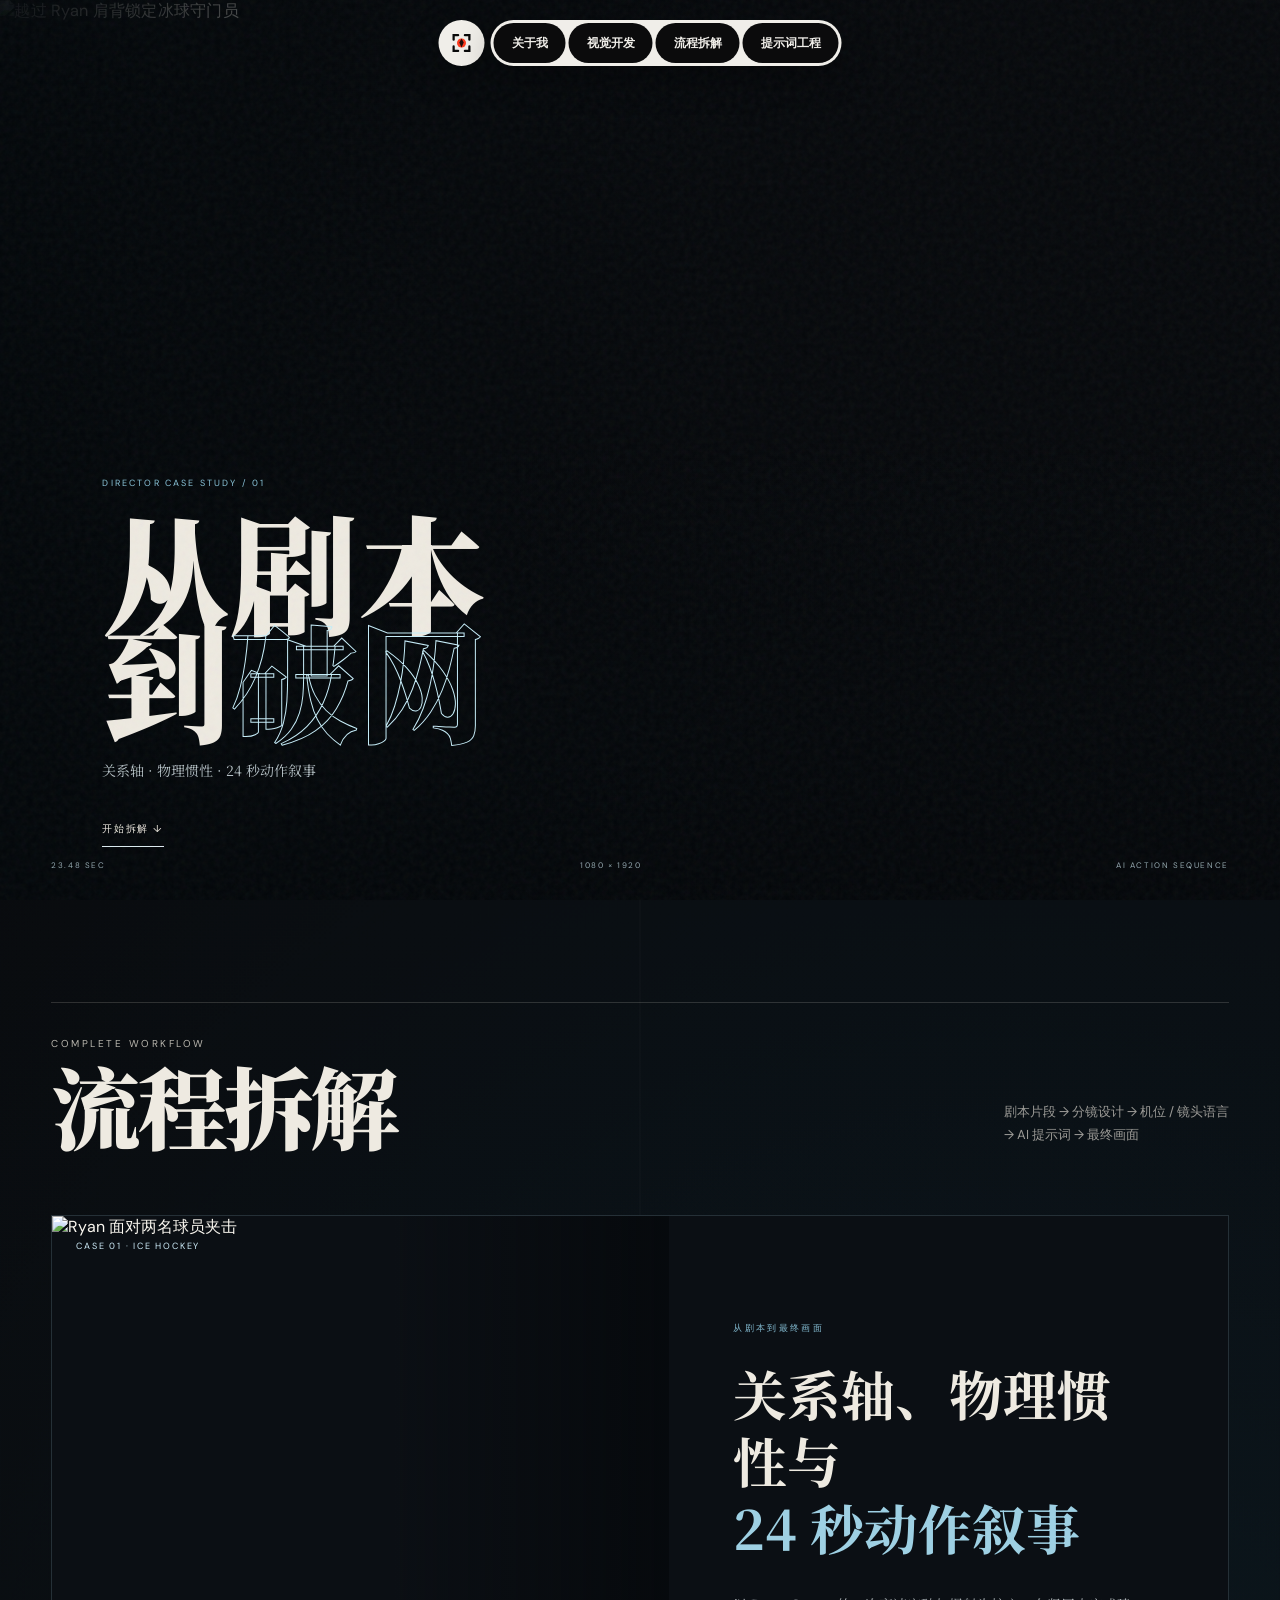
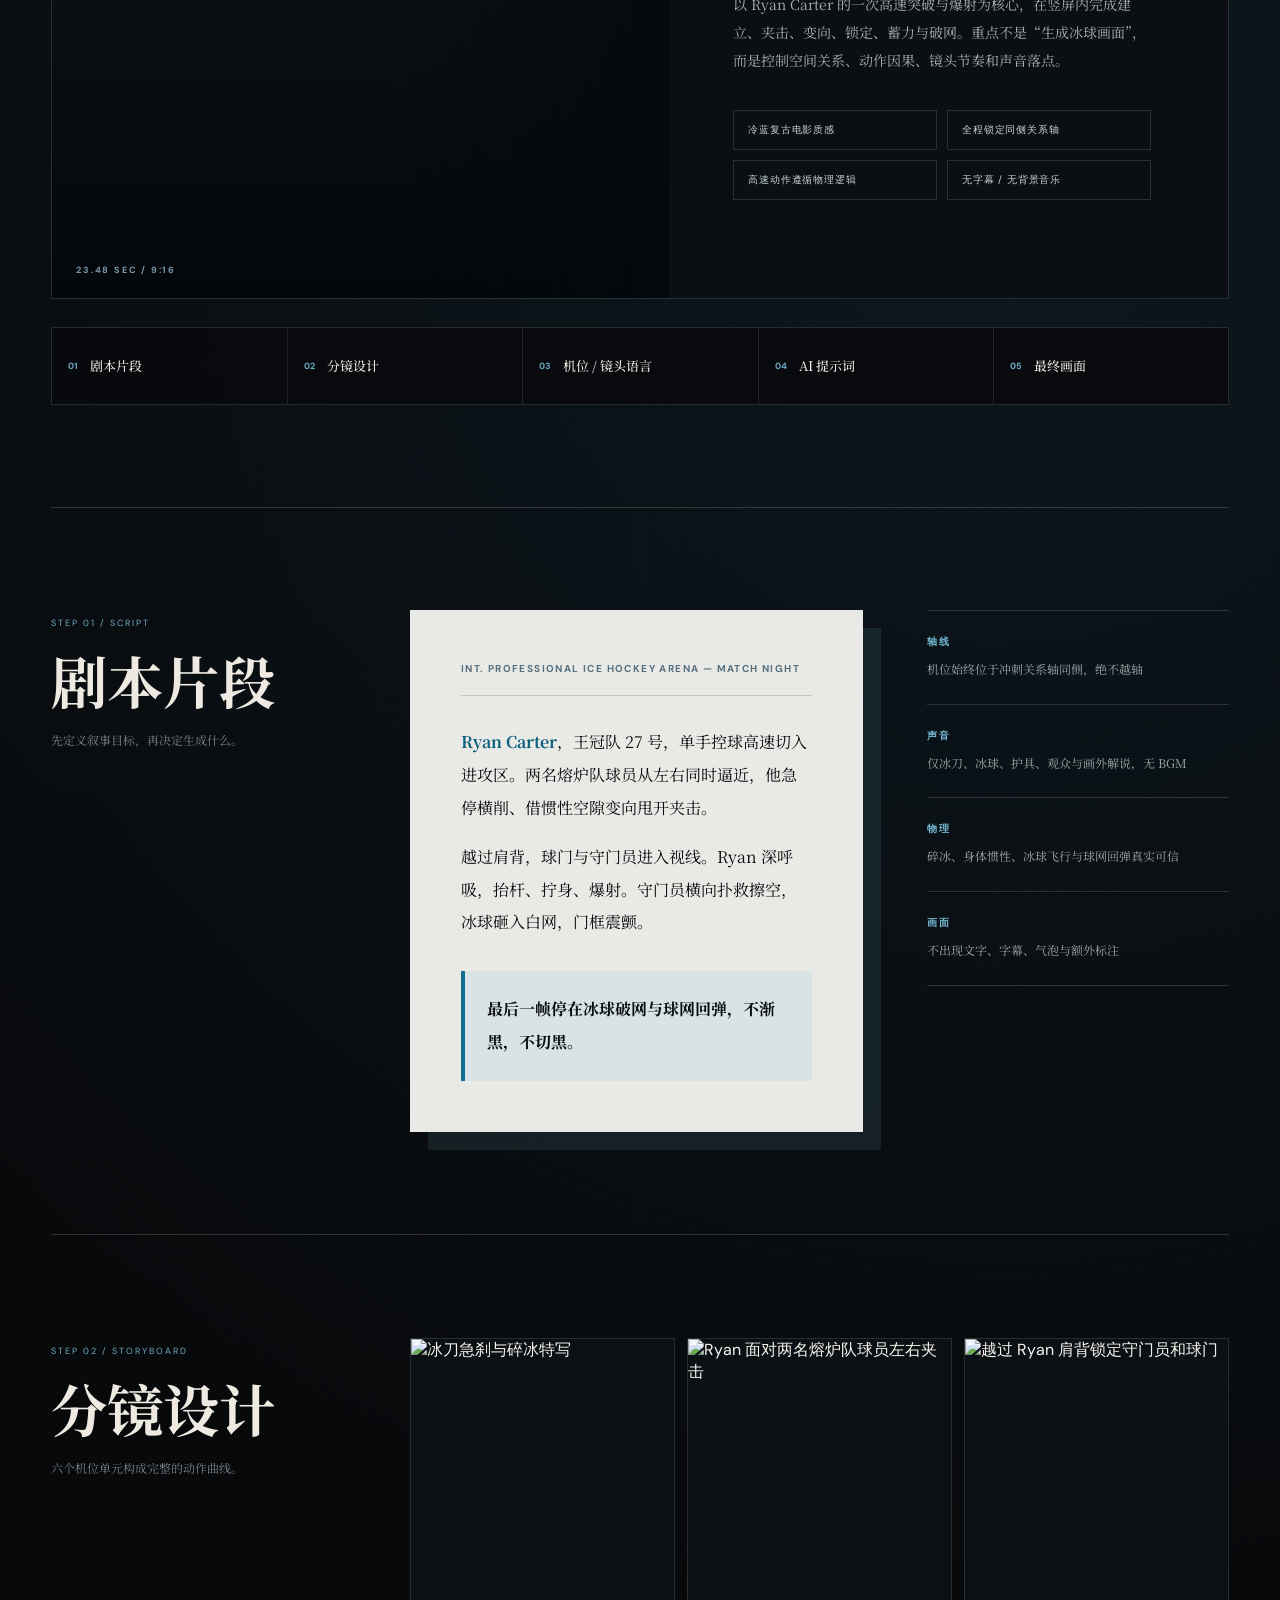
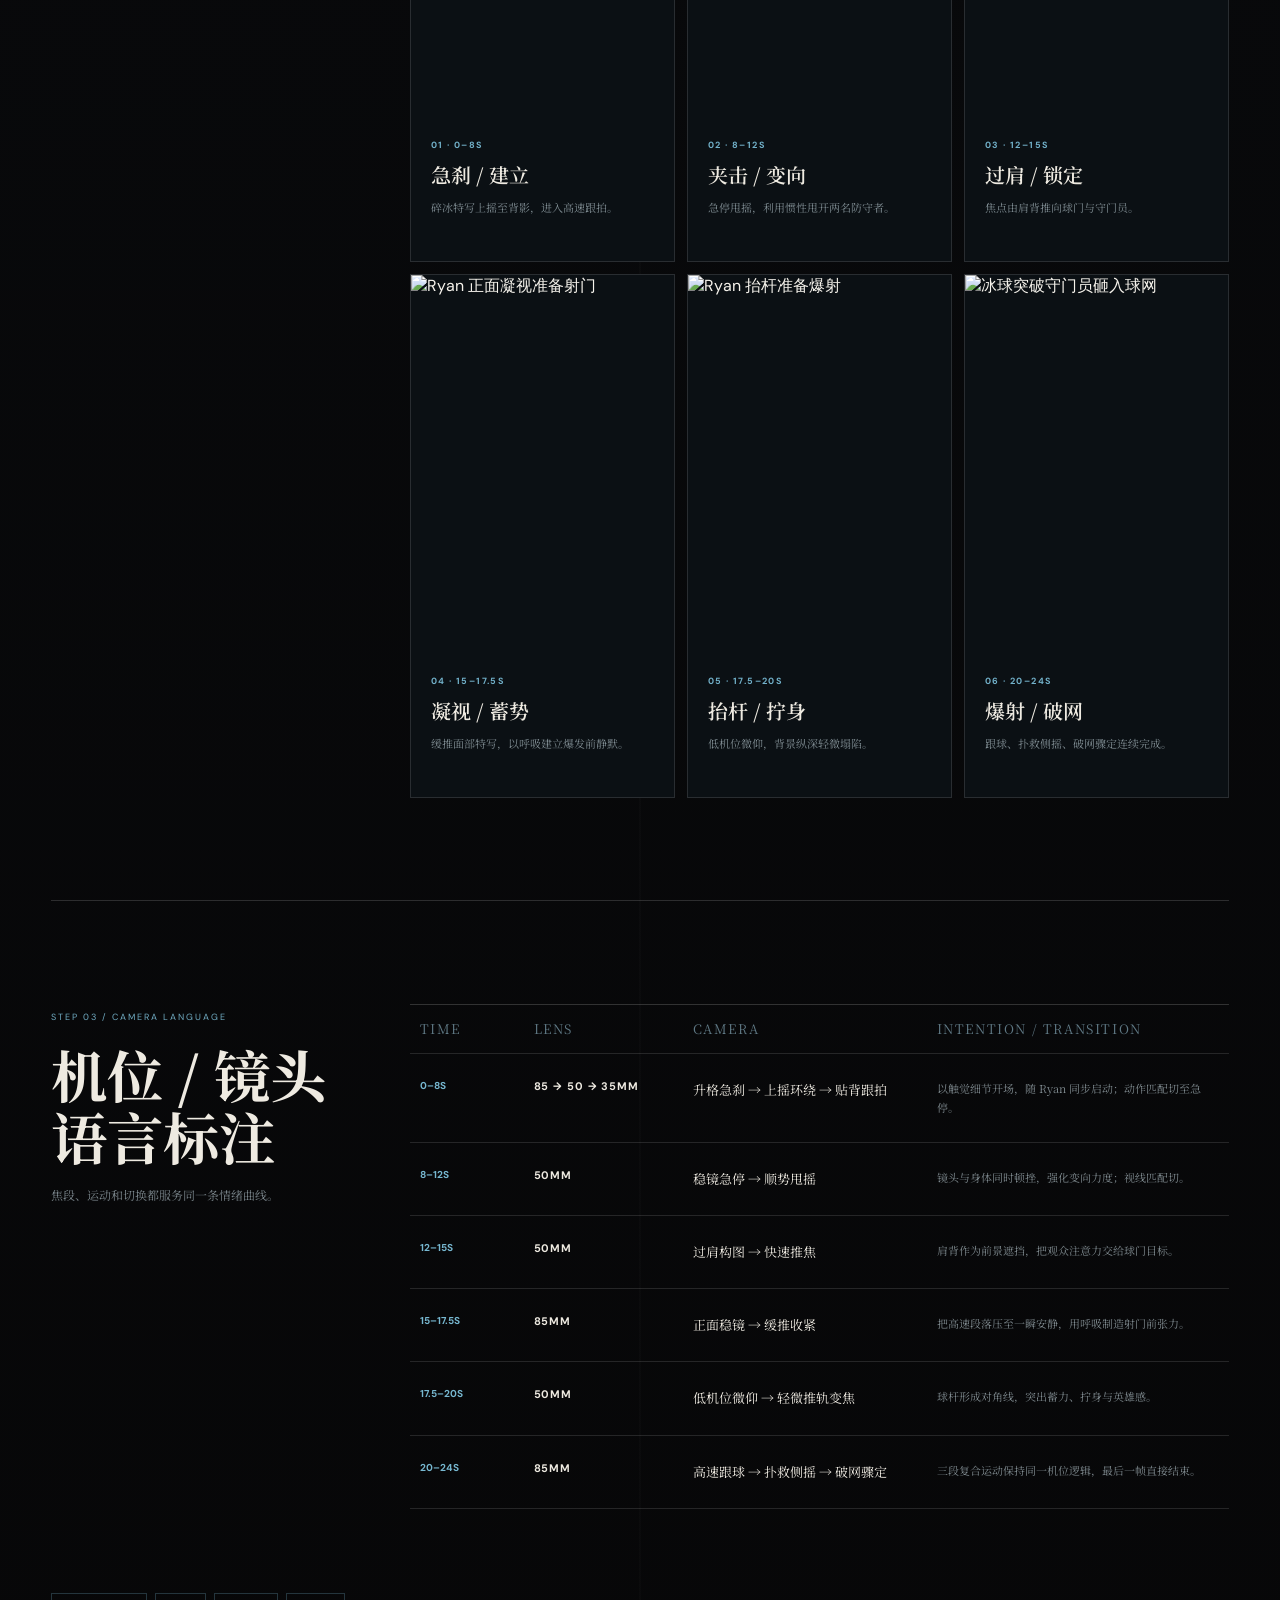
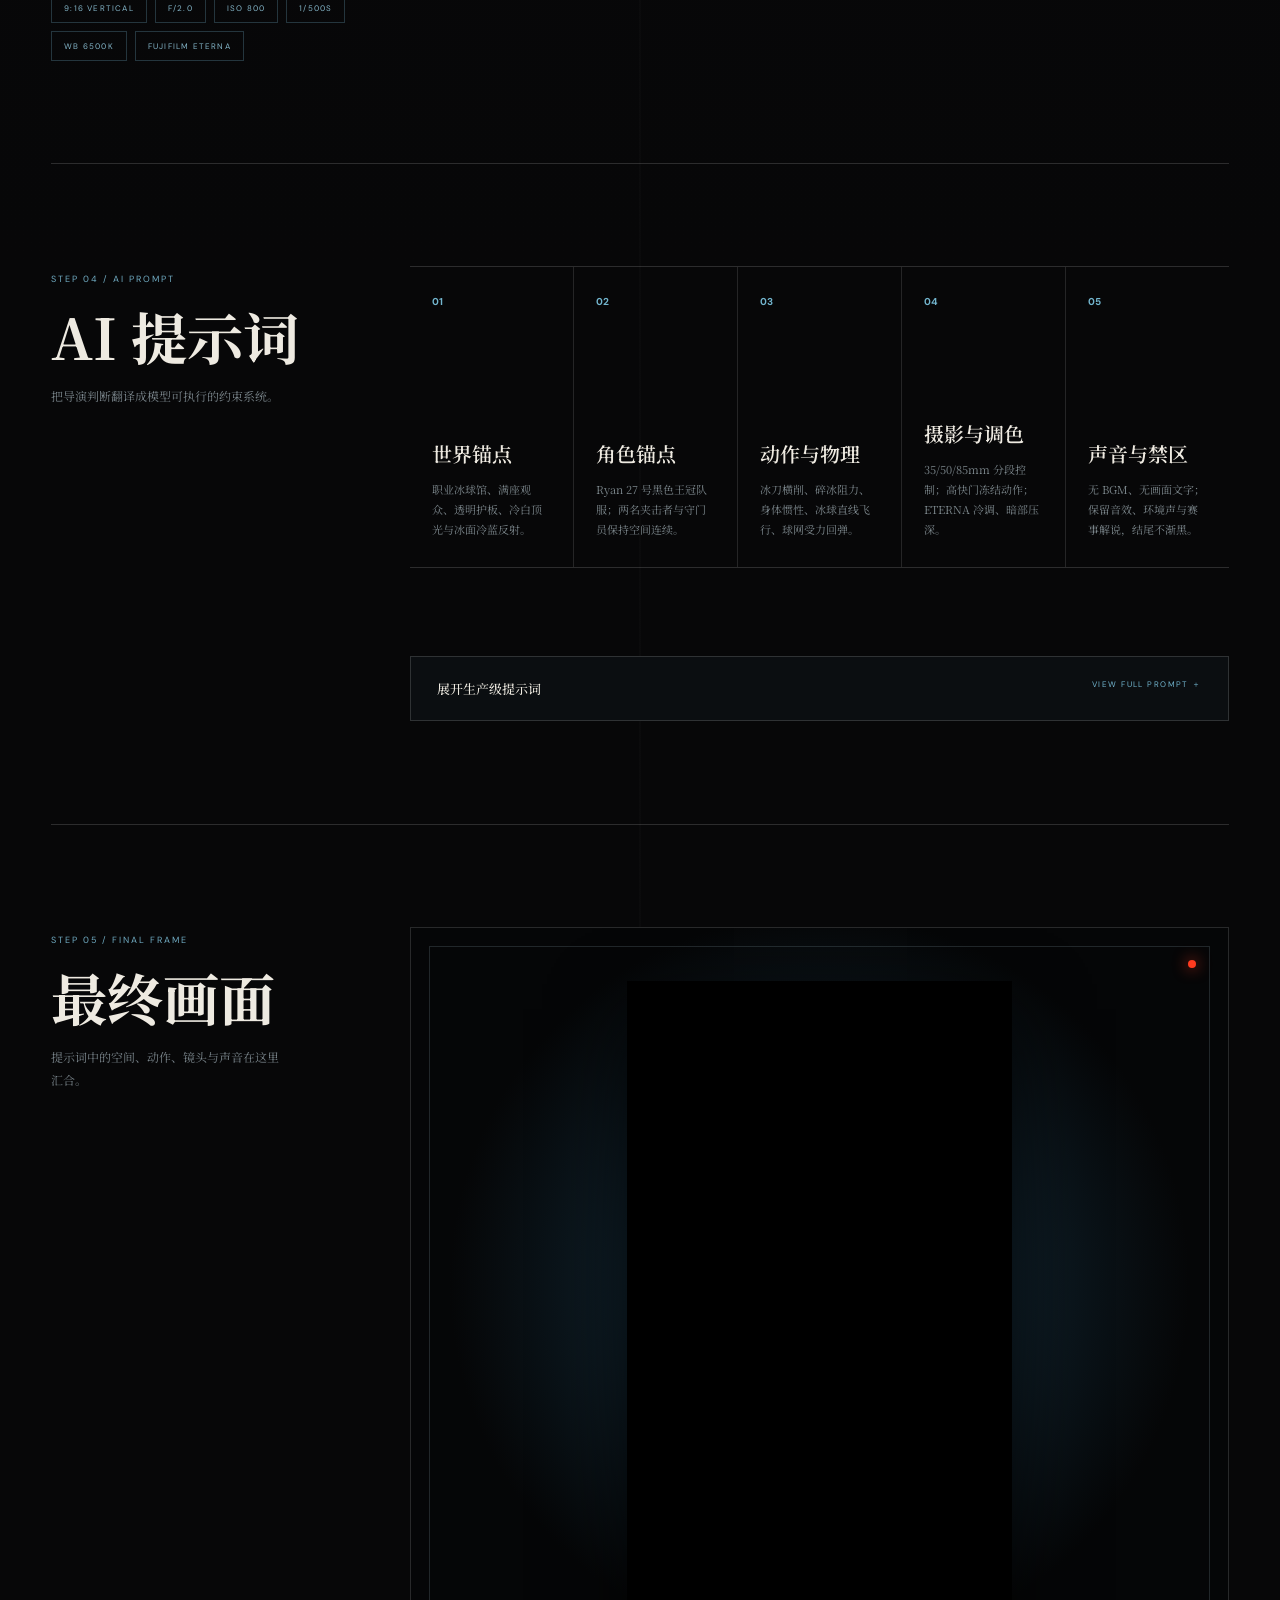
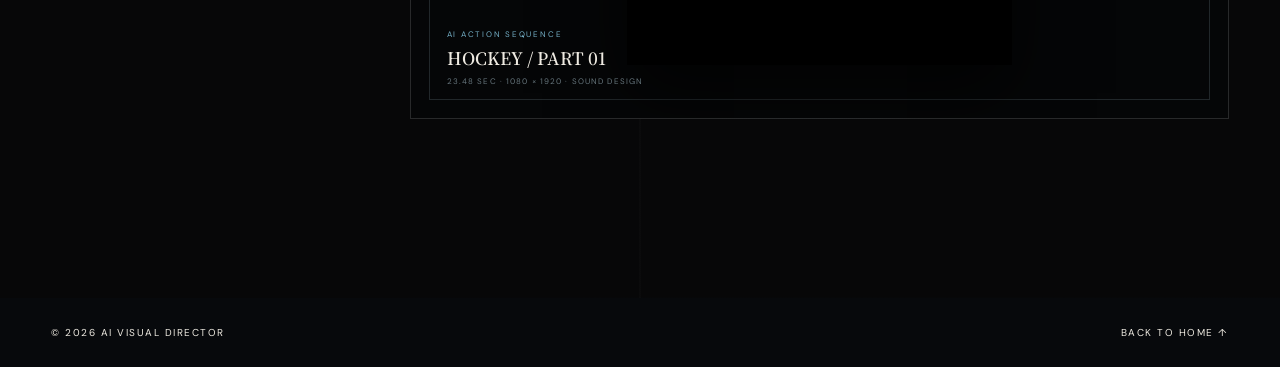
==== process/index.html @ a2b97ae6 "Batch 1: site code (HTML/CSS/JS)" ====
<!doctype html>
<html lang="zh-CN">
<head>
  <meta charset="UTF-8" />
  <meta name="viewport" content="width=device-width, initial-scale=1" />
  <meta name="description" content="AI 导演曾俊淇的冰球动作短片完整流程拆解。" />
  <title>流程拆解｜冰球动作短片</title>
  <link rel="preconnect" href="https://fonts.googleapis.com">
  <link rel="preconnect" href="https://fonts.gstatic.com" crossorigin>
  <link href="https://fonts.googleapis.com/css2?family=DM+Sans:wght@300;400;500&family=Noto+Serif+SC:wght@500;700;900&display=swap" rel="stylesheet">
  <link rel="stylesheet" href="../styles.css" />
  <link rel="stylesheet" href="../hockey-case.css" />
  <link rel="stylesheet" href="../ui-assets/nav-ui.css" />
</head>
<body class="process-page">
  <div id="portfolio-react-ui" data-context="process"></div>
  <div class="grain"></div>

  <main id="case-top">
    <section class="process-page-hero">
      <img src="../assets/images/hockey-over-shoulder.png" alt="越过 Ryan 肩背锁定冰球守门员" />
      <div class="process-page-hero__shade"></div>
      <div class="process-page-hero__copy reveal">
        <p>DIRECTOR CASE STUDY / 01</p>
        <h1>从剧本<br>到<span>破网</span></h1>
        <small>关系轴 · 物理惯性 · 24 秒动作叙事</small>
        <a href="#case-script">开始拆解 ↓</a>
      </div>
      <div class="process-page-hero__meta"><span>23.48 SEC</span><span>1080 × 1920</span><span>AI ACTION SEQUENCE</span></div>
    </section>

    <section class="director-case">
      <div class="section-head reveal">
        <div><p class="eyebrow">COMPLETE WORKFLOW</p><h2>流程拆解</h2></div>
        <p>剧本片段 → 分镜设计 → 机位 / 镜头语言<br>→ AI 提示词 → 最终画面</p>
      </div>

      <div class="case-opening reveal">
        <div class="case-opening__visual"><img src="../assets/images/hockey-ambush.png" alt="Ryan 面对两名球员夹击" /><span>CASE 01 · ICE HOCKEY</span><b>23.48 SEC / 9:16</b></div>
        <div class="case-opening__copy"><p class="case-kicker">从剧本到最终画面</p><h3>关系轴、物理惯性与<br><em>24 秒动作叙事</em></h3><p>以 Ryan Carter 的一次高速突破与爆射为核心，在竖屏内完成建立、夹击、变向、锁定、蓄力与破网。重点不是“生成冰球画面”，而是控制空间关系、动作因果、镜头节奏和声音落点。</p><ul><li>冷蓝复古电影质感</li><li>全程锁定同侧关系轴</li><li>高速动作遵循物理逻辑</li><li>无字幕 / 无背景音乐</li></ul></div>
      </div>

      <nav class="case-route reveal" aria-label="冰球案例制作流程">
        <a href="#case-script"><b>01</b><span>剧本片段</span></a><a href="#case-storyboard"><b>02</b><span>分镜设计</span></a><a href="#case-camera"><b>03</b><span>机位 / 镜头语言</span></a><a href="#case-prompt"><b>04</b><span>AI 提示词</span></a><a href="#case-final"><b>05</b><span>最终画面</span></a>
      </nav>

      <article id="case-script" class="case-step case-script reveal">
        <header><span>STEP 01 / SCRIPT</span><h3>剧本片段</h3><p>先定义叙事目标，再决定生成什么。</p></header>
        <div class="script-sheet"><p class="script-slug">INT. PROFESSIONAL ICE HOCKEY ARENA — MATCH NIGHT</p><p><strong>Ryan Carter</strong>，王冠队 27 号，单手控球高速切入进攻区。两名熔炉队球员从左右同时逼近，他急停横削、借惯性空隙变向甩开夹击。</p><p>越过肩背，球门与守门员进入视线。Ryan 深呼吸，抬杆、拧身、爆射。守门员横向扑救擦空，冰球砸入白网，门框震颤。</p><blockquote>最后一帧停在冰球破网与球网回弹，不渐黑，不切黑。</blockquote></div>
        <aside class="director-locks"><div><b>轴线</b><span>机位始终位于冲刺关系轴同侧，绝不越轴</span></div><div><b>声音</b><span>仅冰刀、冰球、护具、观众与画外解说，无 BGM</span></div><div><b>物理</b><span>碎冰、身体惯性、冰球飞行与球网回弹真实可信</span></div><div><b>画面</b><span>不出现文字、字幕、气泡与额外标注</span></div></aside>
      </article>

      <article id="case-storyboard" class="case-step reveal">
        <header><span>STEP 02 / STORYBOARD</span><h3>分镜设计</h3><p>六个机位单元构成完整的动作曲线。</p></header>
        <div class="storyboard-grid">
          <figure><img src="../assets/images/hockey-shot-01.jpg" alt="冰刀急刹与碎冰特写" /><figcaption><b>01 · 0–8S</b><strong>急刹 / 建立</strong><span>碎冰特写上摇至背影，进入高速跟拍。</span></figcaption></figure>
          <figure><img src="../assets/images/hockey-ambush.png" alt="Ryan 面对两名熔炉队球员左右夹击" /><figcaption><b>02 · 8–12S</b><strong>夹击 / 变向</strong><span>急停甩摇，利用惯性甩开两名防守者。</span></figcaption></figure>
          <figure><img src="../assets/images/hockey-over-shoulder.png" alt="越过 Ryan 肩背锁定守门员和球门" /><figcaption><b>03 · 12–15S</b><strong>过肩 / 锁定</strong><span>焦点由肩背推向球门与守门员。</span></figcaption></figure>
          <figure><img src="../assets/images/hockey-shot-04.jpg" alt="Ryan 正面凝视准备射门" /><figcaption><b>04 · 15–17.5S</b><strong>凝视 / 蓄势</strong><span>缓推面部特写，以呼吸建立爆发前静默。</span></figcaption></figure>
          <figure><img src="../assets/images/hockey-shot-05.jpg" alt="Ryan 抬杆准备爆射" /><figcaption><b>05 · 17.5–20S</b><strong>抬杆 / 拧身</strong><span>低机位微仰，背景纵深轻微塌陷。</span></figcaption></figure>
          <figure><img src="../assets/images/hockey-shot-06.jpg" alt="冰球突破守门员砸入球网" /><figcaption><b>06 · 20–24S</b><strong>爆射 / 破网</strong><span>跟球、扑救侧摇、破网骤定连续完成。</span></figcaption></figure>
        </div>
      </article>

      <article id="case-camera" class="case-step reveal">
        <header><span>STEP 03 / CAMERA LANGUAGE</span><h3>机位 / 镜头语言标注</h3><p>焦段、运动和切换都服务同一条情绪曲线。</p></header>
        <div class="camera-plan" role="table" aria-label="冰球短片镜头计划">
          <div class="camera-row camera-row--head" role="row"><span>TIME</span><span>LENS</span><span>CAMERA</span><span>INTENTION / TRANSITION</span></div>
          <div class="camera-row" role="row"><b>0–8S</b><strong>85 → 50 → 35MM</strong><span>升格急刹 → 上摇环绕 → 贴背跟拍</span><p>以触觉细节开场，随 Ryan 同步启动；动作匹配切至急停。</p></div>
          <div class="camera-row" role="row"><b>8–12S</b><strong>50MM</strong><span>稳镜急停 → 顺势甩摇</span><p>镜头与身体同时顿挫，强化变向力度；视线匹配切。</p></div>
          <div class="camera-row" role="row"><b>12–15S</b><strong>50MM</strong><span>过肩构图 → 快速推焦</span><p>肩背作为前景遮挡，把观众注意力交给球门目标。</p></div>
          <div class="camera-row" role="row"><b>15–17.5S</b><strong>85MM</strong><span>正面稳镜 → 缓推收紧</span><p>把高速段落压至一瞬安静，用呼吸制造射门前张力。</p></div>
          <div class="camera-row" role="row"><b>17.5–20S</b><strong>50MM</strong><span>低机位微仰 → 轻微推轨变焦</span><p>球杆形成对角线，突出蓄力、拧身与英雄感。</p></div>
          <div class="camera-row" role="row"><b>20–24S</b><strong>85MM</strong><span>高速跟球 → 扑救侧摇 → 破网骤定</span><p>三段复合运动保持同一机位逻辑，最后一帧直接结束。</p></div>
        </div>
        <div class="camera-spec"><span>9:16 VERTICAL</span><span>F/2.0</span><span>ISO 800</span><span>1/500S</span><span>WB 6500K</span><span>FUJIFILM ETERNA</span></div>
      </article>

      <article id="case-prompt" class="case-step reveal">
        <header><span>STEP 04 / AI PROMPT</span><h3>AI 提示词</h3><p>把导演判断翻译成模型可执行的约束系统。</p></header>
        <div class="prompt-architecture"><div><b>01</b><h4>世界锚点</h4><p>职业冰球馆、满座观众、透明护板、冷白顶光与冰面冷蓝反射。</p></div><div><b>02</b><h4>角色锚点</h4><p>Ryan 27 号黑色王冠队服；两名夹击者与守门员保持空间连续。</p></div><div><b>03</b><h4>动作与物理</h4><p>冰刀横削、碎冰阻力、身体惯性、冰球直线飞行、球网受力回弹。</p></div><div><b>04</b><h4>摄影与调色</h4><p>35/50/85mm 分段控制；高快门冻结动作；ETERNA 冷调、暗部压深。</p></div><div><b>05</b><h4>声音与禁区</h4><p>无 BGM、无画面文字；保留音效、环境声与赛事解说，结尾不渐黑。</p></div></div>
        <details class="full-prompt"><summary><span>展开生产级提示词</span><b>VIEW FULL PROMPT ＋</b></summary><div class="full-prompt__body"><section><h4>最高优先级</h4><p>无背景音乐，仅音效、环境声与解说配音；画面绝不出现文字、字幕、气泡或标注。冷调复古电影质感、冰场冷蓝基底。结尾停在冰球砸进球网的最后一帧直接结束。物体运动符合物理逻辑，关系轴锁同一侧，绝不越轴。</p></section><section><h4>场景与光影</h4><p>室内职业冰球馆以环形看台、顶部桁架灯阵与中央记分屏建立空间。顶部冷白泛光灯均匀打下，冰面产生大片冷蓝高光并自下补亮球员下颌和冰刀。看台暗部人海攒动，整体高对比、低饱和、颗粒锐利，无暖光介入。</p></section><section><h4>人物与空间</h4><p>Ryan 压低身形单手控球前冲；两名熔炉队球员自左右夹击，被急停变向甩开后因惯性滑出；守门员随射门方向横向扑救却擦空。进攻方向始终指向球门，机位全程处于冲刺关系轴同侧。</p></section><section><h4>质感与负向约束</h4><p>冰球服面料哑光、护具与头盔反冷光、冰刀金属刃高光、球杆呈碳纤维质感、冰面湿滑反射真实。排除塑料感冰面、塑料护具、贴图式碎冰、玩具冰球与 AI 糊边。</p></section><section><h4>镜头执行</h4><p>0–8s：冰刀急刹特写升格，上摇环绕至运动中的 Ryan 背影，35mm 贴背跟拍并绕至侧前。8–12s：50mm 跟随急停横削和变向过人。12–15s：过肩快速推焦至守门员。15–17.5s：85mm 正面缓推凝视。17.5–20s：低机位跟随抬杆，轻微推轨变焦。20–24s：85mm 跟球推进、随扑救侧摇、破网骤定。</p></section><section><h4>声音执行</h4><p>冰刀急刹“嚓——”、碎冰飞溅、运球哒哒、护具摩擦、击球爆裂声、冰球破风、球网与门框震响、观众声浪。画外解说：“Carter splits the defense—oh, what a move!”</p></section></div></details>
      </article>

      <article id="case-final" class="case-step case-final reveal">
        <header><span>STEP 05 / FINAL FRAME</span><h3>最终画面</h3><p>提示词中的空间、动作、镜头与声音在这里汇合。</p></header>
        <div class="final-screen"><video src="../assets/videos/hockey-director-breakdown.mp4" poster="../assets/images/hockey-shot-06.jpg" controls playsinline preload="metadata"></video><div class="final-screen__meta"><span>AI ACTION SEQUENCE</span><b>HOCKEY / PART 01</b><small>23.48 SEC · 1080 × 1920 · SOUND DESIGN</small></div></div>
      </article>
    </section>
  </main>

  <footer><span>© 2026 AI VISUAL DIRECTOR</span><a href="../index.html">BACK TO HOME ↑</a></footer>
  <script src="../script.js"></script>
  <script type="module" src="../ui-assets/nav-ui.js"></script>
</body>
</html>
---- styles.css ----
:root{--ink:#0b0b0c;--paper:#eeeae1;--muted:#9b9a96;--accent:#b9432e;--line:rgba(238,234,225,.16)}
*{box-sizing:border-box}html{scroll-behavior:smooth}body{margin:0;background:var(--ink);color:var(--paper);font-family:"DM Sans",sans-serif}a{color:inherit;text-decoration:none}.grain{position:fixed;inset:0;pointer-events:none;z-index:20;opacity:.07;background-image:url("data:image/svg+xml,%3Csvg viewBox='0 0 180 180' xmlns='http://www.w3.org/2000/svg'%3E%3Cfilter id='n'%3E%3CfeTurbulence type='fractalNoise' baseFrequency='.85' numOctaves='3' stitchTiles='stitch'/%3E%3C/filter%3E%3Crect width='100%25' height='100%25' filter='url(%23n)' opacity='.7'/%3E%3C/svg%3E")}.nav{position:absolute;z-index:10;top:0;left:0;width:100%;padding:28px 4vw;display:flex;justify-content:space-between;align-items:center;border-bottom:1px solid rgba(255,255,255,.12);font-size:12px;letter-spacing:.12em}.brand{font-size:19px;font-weight:500}.brand span{color:var(--accent)}.nav nav{display:flex;gap:34px}.nav nav a:hover{color:#fff}.availability{font-size:10px}.availability i{display:inline-block;width:7px;height:7px;border-radius:50%;background:#8abd71;margin-right:8px;box-shadow:0 0 9px #8abd71}.hero{height:100vh;min-height:720px;position:relative;overflow:hidden}.hero-bg{width:100%;height:100%;object-fit:cover;transform:scale(1.02);animation:drift 16s ease-in-out infinite alternate}.hero-shade{position:absolute;inset:0;background:linear-gradient(90deg,rgba(6,6,7,.9) 0%,rgba(6,6,7,.35) 62%,rgba(6,6,7,.35)),linear-gradient(0deg,rgba(6,6,7,.65),transparent 50%)}.hero-copy{position:absolute;left:8vw;top:51%;transform:translateY(-45%)}.eyebrow{font-size:10px;letter-spacing:.25em;color:#b8b5ad}.hero h1,.section-head h2,.about h2{font-family:"Noto Serif SC",serif;margin:20px 0;font-size:clamp(66px,9.5vw,150px);line-height:.92;letter-spacing:-.04em}.hero h1 em,.about em{font-weight:500;color:#d5a27c;font-style:normal}.intro{font-family:"Noto Serif SC",serif;font-size:16px;line-height:2;color:#d2d0cb;margin:35px 0}.circle-link{width:100px;height:100px;border:1px solid rgba(255,255,255,.5);border-radius:50%;display:flex;align-items:center;justify-content:center;gap:7px;font-size:12px;transition:.3s}.circle-link:hover{background:var(--paper);color:var(--ink);transform:rotate(-8deg)}.hero-index{position:absolute;right:4vw;bottom:36px;font-size:11px;letter-spacing:.2em}.manifesto{padding:17vw 8vw;display:grid;grid-template-columns:1fr 3fr}.manifesto>span{font-size:10px;letter-spacing:.2em;color:var(--muted)}.manifesto p{font:500 clamp(32px,4.5vw,72px)/1.5 "Noto Serif SC",serif;margin:0}.manifesto p span{color:#d5a27c}.works,.reel,.process{padding:8vw 4vw 12vw}.section-head{display:flex;justify-content:space-between;align-items:flex-end;border-top:1px solid var(--line);padding-top:24px;margin-bottom:55px}.section-head h2{font-size:clamp(42px,6vw,88px);margin:10px 0}.section-head>p{color:var(--muted);font-size:13px;line-height:1.8}.project-grid{display:grid;grid-template-columns:1fr 1fr;gap:2vw}.project{height:72vh;min-height:560px;position:relative;overflow:hidden;background:#18181a}.project-wide{grid-column:span 2;height:78vh}.project img{width:100%;height:100%;object-fit:cover;transition:transform .9s cubic-bezier(.2,.7,.2,1),filter .6s}.project:hover img{transform:scale(1.035);filter:brightness(.72)}.project-overlay{position:absolute;inset:auto 0 0;padding:34px;background:linear-gradient(transparent,rgba(0,0,0,.9));transform:translateY(18px);transition:.45s}.project:hover .project-overlay{transform:none}.project-overlay span{font-size:10px;letter-spacing:.18em}.project-overlay h3{font:700 clamp(38px,4.5vw,72px)/1.1 "Noto Serif SC",serif;margin:11px 0}.project-overlay p{color:#b9b6af}.reel{background:#131315}.reel-stage{height:72vh;position:relative;background:#050505;overflow:hidden}.reel-stage video{width:100%;height:100%;object-fit:cover}.reel-stage:after{content:"";position:absolute;inset:0;background:linear-gradient(0deg,rgba(0,0,0,.75),transparent 55%);pointer-events:none}.play{position:absolute;z-index:3;left:50%;top:50%;translate:-50% -50%;width:86px;height:86px;border-radius:50%;border:1px solid #fff;background:rgba(0,0,0,.25);color:#fff;font-size:22px;cursor:pointer;backdrop-filter:blur(8px)}.reel-caption{position:absolute;z-index:2;left:34px;bottom:30px}.reel-caption span{font-size:11px}.reel-caption h3{font:700 48px "Noto Serif SC",serif;margin:5px 0}.reel-caption p{margin:0;color:#bbb}.reel-list{display:grid;grid-template-columns:repeat(4,1fr)}.reel-list button{background:none;color:#777;border:0;border-bottom:1px solid #333;padding:25px 10px;text-align:left;display:grid;grid-template-columns:30px 1fr;cursor:pointer}.reel-list button+button{border-left:1px solid #333}.reel-list b,.reel-list small{font-size:9px;letter-spacing:.12em}.reel-list span{font:500 17px "Noto Serif SC",serif}.reel-list small{grid-column:2;margin-top:5px}.reel-list .active{color:var(--paper);border-bottom-color:var(--accent)}.process ol{list-style:none;padding:0;margin:0;border-top:1px solid var(--line)}.process li{display:grid;grid-template-columns:80px 1fr 1fr;align-items:center;border-bottom:1px solid var(--line);padding:38px 0}.process li b{font-size:11px;color:var(--accent)}.process li h3{font:500 28px "Noto Serif SC",serif;margin:0}.process li p{color:var(--muted);max-width:420px;line-height:1.8}.about{min-height:80vh;padding:12vw 8vw;display:flex;flex-direction:column;justify-content:center;align-items:center;text-align:center;background:var(--paper);color:var(--ink)}.about .eyebrow{color:#777}.about h2{font-size:clamp(55px,8vw,120px)}.about p{color:#666}.about a{margin-top:40px;border-bottom:1px solid;padding-bottom:8px;font-size:13px;letter-spacing:.15em}footer{padding:28px 4vw;display:flex;justify-content:space-between;font-size:10px;letter-spacing:.15em}.reveal{opacity:0;transform:translateY(28px);transition:opacity .9s,transform .9s}.reveal.visible{opacity:1;transform:none}@keyframes drift{to{transform:scale(1.09) translate(-1%,1%)}}
@media(max-width:760px){.nav{padding:22px 20px}.nav nav{display:none}.availability{font-size:8px}.hero{min-height:680px}.hero-copy{left:24px;right:24px;top:52%}.hero h1{font-size:18vw}.intro{font-size:13px}.circle-link{width:82px;height:82px}.manifesto{padding:34vw 24px;display:block}.manifesto>span{display:block;margin-bottom:35px}.manifesto p{font-size:9vw}.works,.reel,.process{padding:22vw 20px}.section-head{display:block}.section-head>p{margin-top:25px}.project-grid{display:block}.project,.project-wide{height:68vh;min-height:520px;margin-bottom:20px}.reel-stage{height:65vh}.reel-list{grid-template-columns:1fr 1fr}.reel-list button:nth-child(3){border-left:0}.process li{grid-template-columns:45px 1fr;padding:28px 0}.process li p{grid-column:2}.about{min-height:75vh;padding:24vw 20px}.about h2{font-size:14vw}footer{padding:24px 20px}}

/* High-impact visual system */
:root{--accent:#ff3b1f;--acid:#dfff00}
.hero-bg{animation:none;filter:saturate(.72) contrast(1.14)}
.hero-shade{background:linear-gradient(90deg,rgba(2,2,3,.94),rgba(2,2,3,.08) 72%),linear-gradient(0deg,rgba(2,2,3,.82),transparent 58%)}
.scanline{position:absolute;inset:0;pointer-events:none;background:repeating-linear-gradient(0deg,transparent 0 3px,rgba(255,255,255,.03) 4px);mix-blend-mode:overlay}
.hero-signal{position:absolute;right:4vw;top:110px;font-size:9px;letter-spacing:.22em}.hero-signal i{display:inline-block;width:6px;height:6px;background:var(--accent);border-radius:50%;margin-right:8px;box-shadow:0 0 14px var(--accent);animation:pulse 1.2s infinite}
.hero h1{font-family:"DM Sans",sans-serif;font-size:clamp(66px,10vw,155px);font-weight:500;line-height:.75;letter-spacing:-.075em}.hero h1 span{display:inline-block;color:transparent;-webkit-text-stroke:1px rgba(255,255,255,.86)}.hero h1 em{font-style:normal;color:var(--paper);text-shadow:8px 8px 0 rgba(255,59,31,.5)}
.hero-cn{margin:42px 0 0;font:700 clamp(25px,2.4vw,40px) "Noto Serif SC",serif;border-left:4px solid var(--accent);padding-left:15px}
.hero-index{bottom:54px}.marquee{position:absolute;left:0;bottom:0;width:100%;overflow:hidden;background:var(--accent);color:#080808;padding:9px 0;font-size:10px;font-weight:500;letter-spacing:.15em;white-space:nowrap}.marquee div{width:max-content;animation:marquee 16s linear infinite}
.project-collage:before{content:"";position:absolute;z-index:1;inset:0;background:radial-gradient(circle at 68% 43%,transparent 0 15%,rgba(0,0,0,.42) 70%),linear-gradient(90deg,rgba(0,0,0,.42),transparent)}
.project-collage .cutout{position:absolute;z-index:2;right:7%;bottom:-8%;width:42%;height:105%;object-fit:contain;filter:drop-shadow(-24px 12px 34px rgba(0,0,0,.75));transform-origin:bottom}.project-collage:hover .cutout{transform:scale(1.045) translateY(-1%);filter:drop-shadow(-24px 12px 34px rgba(0,0,0,.75))}.project-collage .architecture{right:3%;width:56%;height:96%;mix-blend-mode:screen;opacity:.92}.project-overlay{z-index:4}
@keyframes marquee{to{transform:translateX(-50%)}}@keyframes pulse{50%{opacity:.35;transform:scale(.7)}}
@media(max-width:760px){.hero h1{font-size:16vw}.hero-cn{margin-top:30px}.hero-signal{top:90px}.project-collage .cutout{width:68%;right:-8%}.project-collage .architecture{width:82%}}

.scene-entry{height:92vh;min-height:720px;position:relative;overflow:hidden;margin:8vw 4vw 12vw;background:#101012}.scene-entry-bg{position:absolute;inset:0;display:grid;grid-template-columns:1fr 1.35fr 1fr;gap:4px;transform:scale(1.04)}.scene-entry-bg img{width:100%;height:100%;object-fit:cover;filter:saturate(.72) contrast(1.12);transition:transform 1.2s cubic-bezier(.2,.7,.2,1)}.scene-entry:hover .scene-entry-bg img:first-child{transform:translateY(-2%)}.scene-entry:hover .scene-entry-bg img:nth-child(2){transform:scale(1.035)}.scene-entry:hover .scene-entry-bg img:last-child{transform:translateY(2%)}.scene-entry-shade{position:absolute;inset:0;background:linear-gradient(90deg,rgba(4,4,5,.9),rgba(4,4,5,.15) 72%),linear-gradient(0deg,rgba(4,4,5,.66),transparent 60%)}.scene-entry-copy{position:absolute;z-index:2;left:6vw;top:50%;transform:translateY(-50%)}.scene-entry h2{font:900 clamp(64px,10vw,150px)/.85 "Noto Serif SC",serif;margin:25px 0}.scene-entry h2 span{display:block;color:transparent;-webkit-text-stroke:1px #fff}.scene-entry-copy>p:not(.eyebrow){font:14px/2 "Noto Serif SC",serif;color:#ccc}.scene-entry-copy a{display:flex;align-items:center;gap:45px;width:max-content;margin-top:38px;border-bottom:1px solid #fff;padding:0 0 12px;font-size:10px;letter-spacing:.16em}.scene-entry-copy a i{font-size:23px;font-style:normal;color:var(--accent)}.scene-count{position:absolute;right:28px;bottom:25px;font-size:9px;letter-spacing:.2em}.scene-entry:after{content:"DRAG · EXPLORE · OPEN";position:absolute;right:-94px;top:50%;transform:rotate(90deg);font-size:8px;letter-spacing:.4em;color:#aaa}@media(max-width:760px){.scene-entry{margin:20vw 20px;height:82vh;min-height:640px}.scene-entry-bg{grid-template-columns:1fr}.scene-entry-bg img:not(:nth-child(2)){display:none}.scene-entry-copy{left:24px;right:24px}.scene-entry h2{font-size:21vw}.scene-entry-copy>p:not(.eyebrow){font-size:12px}.scene-entry:after{display:none}}
---- hockey-case.css ----
.section-inline-link{display:inline-block;margin-top:10px;color:var(--paper);border-bottom:1px solid var(--accent);padding-bottom:4px;letter-spacing:.08em}

.process-page{background:#07090c}.process-page-hero{position:relative;height:100vh;min-height:720px;overflow:hidden}.process-page-hero>img{width:100%;height:100%;object-fit:cover;object-position:center;filter:saturate(.72) contrast(1.12);transform:scale(1.015)}.process-page-hero__shade{position:absolute;inset:0;background:linear-gradient(90deg,rgba(3,7,10,.96),rgba(3,7,10,.2) 62%),linear-gradient(0deg,rgba(3,6,9,.72),transparent 55%)}.process-page-hero__copy{position:absolute;left:8vw;top:52%;transform:translateY(-45%)}.process-page-hero__copy>p{font-size:9px;letter-spacing:.24em;color:#89c4da}.process-page-hero__copy h1{font:900 clamp(68px,10vw,150px)/.84 "Noto Serif SC",serif;margin:28px 0}.process-page-hero__copy h1 span{color:transparent;-webkit-text-stroke:1px #c6edf9}.process-page-hero__copy small{display:block;font:14px "Noto Serif SC",serif;color:#b8c4c9}.process-page-hero__copy a{display:block;width:max-content;margin-top:42px;border-bottom:1px solid #dcebf0;padding-bottom:10px;font-size:10px;letter-spacing:.16em}.process-page-hero__meta{position:absolute;left:4vw;right:4vw;bottom:30px;display:flex;justify-content:space-between;font-size:8px;letter-spacing:.2em;color:#94a8b0}.process-page .director-case{padding-top:8vw}

.director-case{position:relative;padding:8vw 4vw 14vw;background:radial-gradient(circle at 78% 16%,rgba(26,83,111,.18),transparent 28%),linear-gradient(180deg,#090b0e,#070708 72%);overflow:hidden}
.director-case:before{content:"";position:absolute;inset:0;pointer-events:none;background:linear-gradient(90deg,transparent 49.9%,rgba(255,255,255,.025) 50%,transparent 50.1%)}
.director-case>.section-head,.director-case>article,.director-case>.case-opening,.director-case>.case-route{position:relative;z-index:1}
.director-case .section-head h2{font:900 clamp(48px,7vw,104px)/.95 "Noto Serif SC",serif;margin:12px 0}
.director-case [id]{scroll-margin-top:105px}

.case-opening{display:grid;grid-template-columns:minmax(0,1.05fr) minmax(360px,.95fr);min-height:76vh;border:1px solid rgba(175,215,232,.16);background:#0b0f14}
.case-opening__visual{position:relative;min-height:680px;overflow:hidden}
.case-opening__visual:after{content:"";position:absolute;inset:0;background:linear-gradient(90deg,transparent 55%,rgba(5,8,11,.82)),linear-gradient(0deg,rgba(2,5,8,.82),transparent 45%)}
.case-opening__visual img{width:100%;height:100%;object-fit:cover;object-position:center 46%;filter:saturate(.72) contrast(1.12)}
.case-opening__visual span,.case-opening__visual b{position:absolute;z-index:2;left:24px;font-size:9px;letter-spacing:.2em}
.case-opening__visual span{top:24px;color:#cfedfa}.case-opening__visual b{bottom:22px;color:#7b9aac}
.case-opening__copy{align-self:center;padding:7vw 6vw 7vw 5vw}
.case-kicker{font-size:9px;letter-spacing:.26em;color:#83bad0;text-transform:uppercase}
.case-opening__copy h3{font:700 clamp(38px,4.2vw,66px)/1.25 "Noto Serif SC",serif;margin:24px 0 30px}
.case-opening__copy h3 em{font-style:normal;color:#9ed0e3}
.case-opening__copy>p:not(.case-kicker){font:14px/2 "Noto Serif SC",serif;color:#a9b0b3;max-width:560px}
.case-opening__copy ul{list-style:none;padding:0;margin:36px 0 0;display:grid;grid-template-columns:1fr 1fr;gap:10px}
.case-opening__copy li{border:1px solid rgba(175,215,232,.16);padding:12px 14px;font-size:10px;letter-spacing:.08em;color:#c5d1d6}

.case-route{position:sticky!important;top:82px;z-index:8!important;margin:28px 0 8vw;display:grid;grid-template-columns:repeat(5,1fr);background:rgba(8,10,13,.88);border:1px solid rgba(255,255,255,.13);backdrop-filter:blur(16px)}
.case-route a{min-height:76px;padding:16px;display:flex;align-items:center;gap:12px;transition:.25s}
.case-route a+a{border-left:1px solid rgba(255,255,255,.1)}
.case-route a:hover{background:#dcecf2;color:#071017}
.case-route b{font-size:9px;color:#6cacc6}.case-route span{font:500 13px "Noto Serif SC",serif}

.case-step{display:grid;grid-template-columns:minmax(210px,25%) 1fr;gap:5vw;padding:8vw 0;border-top:1px solid rgba(255,255,255,.15)}
.case-step>header{position:sticky;top:180px;align-self:start}
.case-step>header>span{font-size:9px;letter-spacing:.22em;color:#70abc2}
.case-step>header h3{font:700 clamp(34px,4.4vw,66px)/1.1 "Noto Serif SC",serif;margin:18px 0}
.case-step>header p{font:12px/1.9 "Noto Serif SC",serif;color:#79848a;max-width:230px}

.case-script{grid-template-columns:minmax(210px,25%) 1.2fr .8fr}
.script-sheet{padding:4vw;background:#e9e9e5;color:#0a0d0f;box-shadow:18px 18px 0 rgba(104,171,198,.12);font:16px/2.05 "Noto Serif SC",serif}
.script-sheet .script-slug{font:700 10px/1.6 "DM Sans",sans-serif;letter-spacing:.14em;color:#557080;border-bottom:1px solid #bfc7ca;padding-bottom:18px;margin:0 0 30px}
.script-sheet strong{color:#0b5f7d}.script-sheet blockquote{margin:32px 0 0;padding:22px;border-left:4px solid #126f91;background:#d8e3e6;font-weight:700}
.director-locks{display:flex;flex-direction:column;border-top:1px solid rgba(255,255,255,.14)}
.director-locks div{padding:24px 0;border-bottom:1px solid rgba(255,255,255,.14)}
.director-locks b{display:block;margin-bottom:9px;font-size:10px;letter-spacing:.18em;color:#74b7d1}.director-locks span{display:block;font:12px/1.8 "Noto Serif SC",serif;color:#9ea7ab}

.storyboard-grid{display:grid;grid-template-columns:repeat(3,1fr);gap:12px}
.storyboard-grid figure{margin:0;position:relative;background:#0b1014;border:1px solid rgba(255,255,255,.12);overflow:hidden}
.storyboard-grid img{display:block;width:100%;aspect-ratio:9/13;object-fit:cover;filter:saturate(.7) contrast(1.08);transition:transform .65s,filter .65s}
.storyboard-grid figure:hover img{transform:scale(1.025);filter:saturate(.9) contrast(1.04)}
.storyboard-grid figcaption{padding:20px;min-height:142px;display:flex;flex-direction:column}
.storyboard-grid figcaption b{font-size:9px;letter-spacing:.16em;color:#72b1ca}.storyboard-grid figcaption strong{margin:9px 0;font:600 20px "Noto Serif SC",serif}.storyboard-grid figcaption span{font:11px/1.7 "Noto Serif SC",serif;color:#7f8c92}

.camera-plan{border-top:1px solid rgba(255,255,255,.17)}
.camera-row{display:grid;grid-template-columns:90px 135px minmax(220px,.9fr) 1.4fr;align-items:start;gap:24px;padding:25px 10px;border-bottom:1px solid rgba(255,255,255,.12)}
.camera-row--head{padding:13px 10px;font-size:8px;letter-spacing:.2em;color:#5f7884}
.camera-row b{font-size:10px;color:#77b8d1}.camera-row strong{font-size:11px;letter-spacing:.08em}.camera-row>span{font:13px/1.7 "Noto Serif SC",serif}.camera-row p{margin:0;font:11px/1.75 "Noto Serif SC",serif;color:#7e898e}
.camera-spec{display:flex;flex-wrap:wrap;gap:8px;margin-top:20px}.camera-spec span{padding:9px 12px;border:1px solid rgba(114,177,202,.27);font-size:8px;letter-spacing:.15em;color:#84b6c9}

.prompt-architecture{display:grid;grid-template-columns:repeat(5,1fr);border-top:1px solid rgba(255,255,255,.15);border-bottom:1px solid rgba(255,255,255,.15)}
.prompt-architecture>div{min-height:300px;padding:28px 22px;display:flex;flex-direction:column}
.prompt-architecture>div+div{border-left:1px solid rgba(255,255,255,.12)}
.prompt-architecture b{font-size:10px;color:#73b6cf}.prompt-architecture h4{margin:auto 0 12px;font:600 20px "Noto Serif SC",serif}.prompt-architecture p{margin:0;font:11px/1.8 "Noto Serif SC",serif;color:#7c878c}
.full-prompt{grid-column:2;margin-top:24px;border:1px solid rgba(255,255,255,.15);background:#0b0e11}
.full-prompt summary{list-style:none;cursor:pointer;padding:22px 26px;display:flex;justify-content:space-between;gap:20px;font:500 13px "Noto Serif SC",serif}
.full-prompt summary::-webkit-details-marker{display:none}.full-prompt summary b{font:8px "DM Sans",sans-serif;letter-spacing:.18em;color:#72b5cf}
.full-prompt[open] summary{border-bottom:1px solid rgba(255,255,255,.12)}
.full-prompt__body{padding:8px 30px 30px;columns:2;column-gap:5vw}
.full-prompt__body section{break-inside:avoid;padding:25px 0;border-bottom:1px solid rgba(255,255,255,.1)}
.full-prompt__body h4{font:600 16px "Noto Serif SC",serif;margin:0 0 12px;color:#a9d2e1}.full-prompt__body p{font:12px/2 "Noto Serif SC",serif;color:#929b9f;margin:0}

.case-final{padding-bottom:0}
.final-screen{position:relative;min-height:88vh;display:grid;place-items:center;background:radial-gradient(circle at 50% 45%,#183648,#050607 62%);border:1px solid rgba(255,255,255,.14);overflow:hidden}
.final-screen:before,.final-screen:after{content:"";position:absolute;z-index:1;pointer-events:none}.final-screen:before{inset:18px;border:1px solid rgba(191,229,241,.15)}.final-screen:after{width:8px;height:8px;border-radius:50%;top:32px;right:32px;background:#ff3b1f;box-shadow:0 0 15px #ff3b1f}
.final-screen video{position:relative;z-index:2;height:min(76vh,820px);max-width:88%;aspect-ratio:9/16;object-fit:cover;background:#000;box-shadow:0 28px 70px rgba(0,0,0,.65)}
.final-screen__meta{position:absolute;z-index:2;left:36px;bottom:32px;display:flex;flex-direction:column;gap:6px}.final-screen__meta span{font-size:8px;letter-spacing:.22em;color:#74afc6}.final-screen__meta b{font:600 17px "Noto Serif SC",serif}.final-screen__meta small{font-size:8px;letter-spacing:.14em;color:#66757c}

@media(max-width:1050px){.storyboard-grid{grid-template-columns:repeat(2,1fr)}.prompt-architecture{grid-template-columns:repeat(2,1fr)}.prompt-architecture>div:nth-child(odd){border-left:0}.prompt-architecture>div{border-bottom:1px solid rgba(255,255,255,.12)}.camera-row{grid-template-columns:70px 110px 1fr}.camera-row p{grid-column:3}.case-script{grid-template-columns:230px 1fr}.director-locks{grid-column:2;display:grid;grid-template-columns:1fr 1fr}}

@media(max-width:760px){.process-page-hero{min-height:680px}.process-page-hero__shade{background:linear-gradient(0deg,rgba(3,7,10,.94),rgba(3,7,10,.12) 72%)}.process-page-hero__copy{left:24px;right:24px;top:auto;bottom:100px;transform:none}.process-page-hero__copy h1{font-size:19vw}.process-page-hero__copy small{font-size:12px}.process-page-hero__meta{left:24px;right:24px}.process-page-hero__meta span:nth-child(2){display:none}.director-case{padding:22vw 20px}.case-opening{grid-template-columns:1fr}.case-opening__visual{min-height:70vh}.case-opening__visual:after{background:linear-gradient(0deg,#080c10,transparent 55%)}.case-opening__copy{padding:45px 24px 55px}.case-opening__copy ul{grid-template-columns:1fr}.case-route{top:72px;margin:18px 0 24vw;overflow-x:auto;grid-template-columns:repeat(5,minmax(130px,1fr));scrollbar-width:none}.case-route::-webkit-scrollbar{display:none}.case-route a{min-height:65px;padding:13px}.case-step,.case-script{display:block;padding:24vw 0}.case-step>header{position:relative;top:auto;margin-bottom:45px}.script-sheet{padding:32px 24px;font-size:14px;box-shadow:9px 9px 0 rgba(104,171,198,.12)}.director-locks{display:block;margin-top:45px}.storyboard-grid{grid-template-columns:1fr 1fr;gap:8px}.storyboard-grid figcaption{padding:14px;min-height:150px}.storyboard-grid figcaption strong{font-size:17px}.camera-row,.camera-row--head{grid-template-columns:65px 1fr;gap:10px 15px}.camera-row--head span:nth-child(n+3){display:none}.camera-row>span,.camera-row p{grid-column:2}.prompt-architecture{display:block}.prompt-architecture>div{min-height:220px;border-left:0!important}.full-prompt{margin-top:20px}.full-prompt__body{columns:1;padding:5px 22px 24px}.final-screen{min-height:78vh}.final-screen video{height:65vh}.final-screen__meta{left:24px;bottom:22px}.director-case .section-head{margin-bottom:40px}}
---- ui-assets/nav-ui.css ----
.pill-nav-container{z-index:130;pointer-events:auto;position:fixed;top:20px;left:50%;transform:translate(-50%)}.pill-nav{--nav-h:46px;align-items:center;gap:6px;width:max-content;display:flex}.pill-logo{width:var(--nav-h);height:var(--nav-h);background:var(--base);border-radius:50%;place-items:center;padding:5px;display:grid;overflow:hidden;box-shadow:0 12px 35px #0000004d}.pill-logo img{width:100%;height:100%;display:block}.pill-nav-items{height:var(--nav-h);background:var(--base);border-radius:999px;padding:3px;box-shadow:0 12px 35px #0000004d}.pill-nav-items ul{gap:3px;height:100%;margin:0;padding:0;list-style:none;display:flex}.pill-nav-items li{height:100%}.pill{background:var(--pill-bg);height:100%;color:var(--pill-text);white-space:nowrap;cursor:pointer;border:0;border-radius:999px;justify-content:center;align-items:center;padding:0 18px;font:600 12px DM Sans,Microsoft YaHei,sans-serif;display:inline-flex;position:relative;overflow:hidden}.hover-circle{background:var(--base);z-index:1;border-radius:50%;position:absolute;bottom:0;left:50%}.label-stack{z-index:2;line-height:1;position:relative}.pill-label{display:inline-block}.pill-label-hover{color:var(--hover-text);opacity:0;position:absolute;inset:0}.mobile-only{display:none}.mobile-menu-button{background:var(--base);border:0;border-radius:50%;flex-direction:column;justify-content:center;align-items:center;gap:4px;width:46px;height:46px}.mobile-menu-button span{background:var(--pill-bg);width:16px;height:2px}.mobile-menu-popover{background:var(--base);visibility:hidden;opacity:0;border-radius:24px;padding:4px;position:fixed;top:74px;left:16px;right:16px}.mobile-menu-popover ul{margin:0;padding:0;list-style:none}.mobile-menu-link{background:var(--pill-bg);width:100%;color:var(--pill-text);text-align:left;border:0;border-radius:18px;padding:13px 17px;font:600 14px DM Sans,Microsoft YaHei,sans-serif;text-decoration:none;display:block}@media (width<=768px){.pill-nav-container{top:14px;left:0;right:0;transform:none}.pill-nav{justify-content:space-between;width:100%;padding:0 16px}.desktop-only{display:none}.mobile-only{display:flex}.mobile-menu-popover.mobile-only{display:block}}.lanyard-wrapper{transform-origin:50%;justify-content:center;align-items:center;width:100%;height:100%;min-height:560px;display:flex;position:relative}.lanyard-wrapper canvas{touch-action:none}@media (width<=760px){.lanyard-wrapper{min-height:55vh}}.global-ui{z-index:120;pointer-events:none;position:fixed;inset:0}.about-lanyard{z-index:110;opacity:0;visibility:hidden;pointer-events:none;background:radial-gradient(circle at 72% 45%,#33221d,#080809 62%);grid-template-columns:38% 62%;padding:100px 5vw 30px;transition:opacity .45s,transform .45s,visibility .45s;display:grid;position:fixed;inset:0;overflow:hidden;transform:translateY(-12px)}.about-lanyard.is-open{opacity:1;visibility:visible;pointer-events:auto;transform:none}.about-lanyard__copy{pointer-events:none;align-self:center;padding-left:3vw}.about-lanyard__copy>p{letter-spacing:.22em;color:#ff3b1f;font:10px DM Sans,sans-serif}.about-lanyard__copy h2{color:#f0eee9;margin:20px 0;font:900 clamp(60px,8vw,120px)/1 Noto Serif SC,Microsoft YaHei,serif}.about-lanyard__copy h3{color:#d0cdc6;font:500 22px Noto Serif SC,Microsoft YaHei,serif}.about-lanyard__copy>span{color:#aaa7a0;max-width:430px;font:14px/2 Noto Serif SC,Microsoft YaHei,serif;display:block}.about-lanyard__copy ul{flex-wrap:wrap;gap:8px;margin:28px 0;padding:0;list-style:none;display:flex}.about-lanyard__copy li{color:#dad6cf;border:1px solid #4a4743;border-radius:99px;padding:8px 13px;font:10px DM Sans,Microsoft YaHei,sans-serif}.about-lanyard__copy small{letter-spacing:.12em;color:#777;font:9px/1.8 DM Sans,Microsoft YaHei,sans-serif}.about-lanyard__stage{min-width:0;min-height:0}.about-lanyard.is-open .about-lanyard__stage{animation:1.05s cubic-bezier(.2,.72,.18,1) both lanyard-drop}@keyframes lanyard-drop{0%{opacity:0;transform:translateY(-105vh)rotate(-3deg)}62%{opacity:1;transform:translateY(16px)rotate(.7deg)}79%{transform:translateY(-9px)rotate(-.3deg)}91%{transform:translateY(4px)rotate(.12deg)}to{opacity:1;transform:none}}@media (prefers-reduced-motion:reduce){.about-lanyard.is-open .about-lanyard__stage{animation:.25s ease-out both lanyard-fade}@keyframes lanyard-fade{0%{opacity:0}to{opacity:1}}}@media (width<=760px){.about-lanyard{grid-template-columns:1fr;padding:95px 18px 10px}.about-lanyard__copy{z-index:2;padding:0;position:absolute;top:100px;left:22px;right:22px}.about-lanyard__copy h2{margin:10px 0;font-size:48px}.about-lanyard__copy h3,.about-lanyard__copy>span,.about-lanyard__copy ul{display:none}.about-lanyard__stage{padding-top:80px}}
/*$vite$:1*/
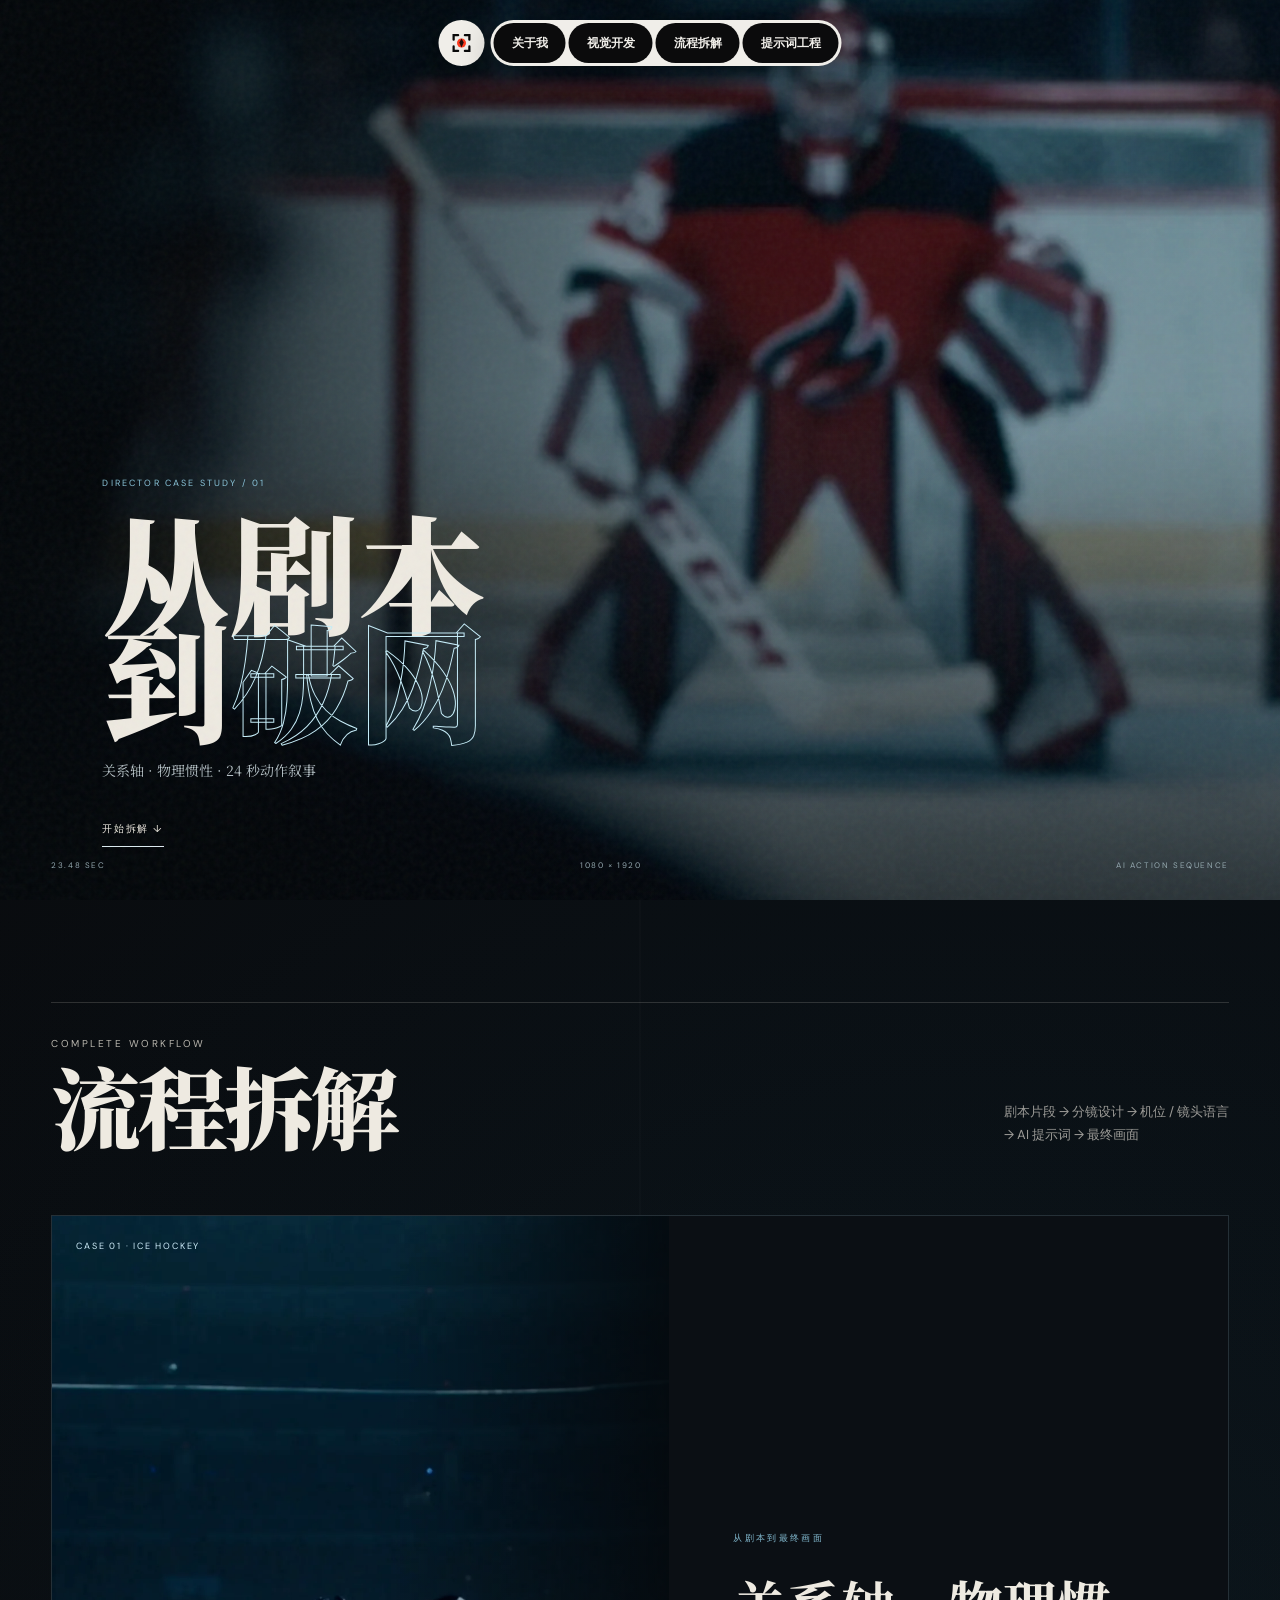
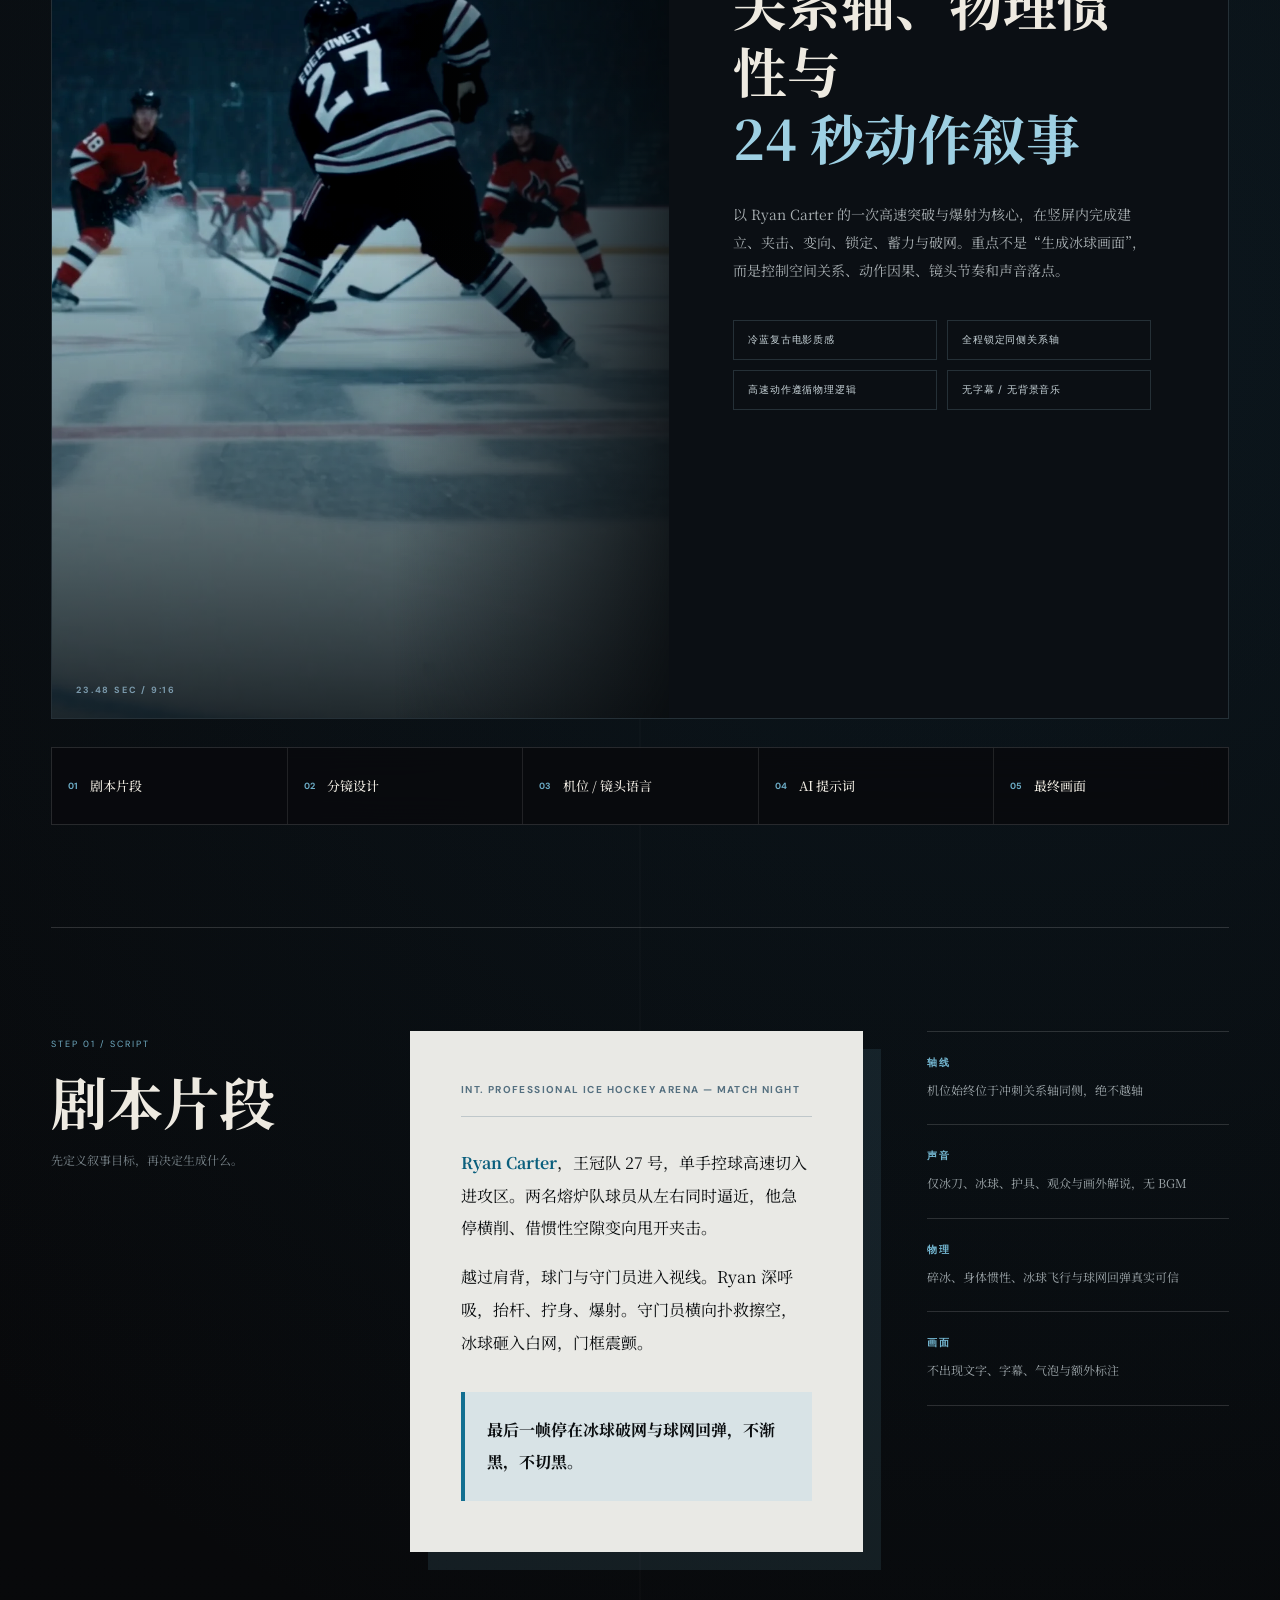
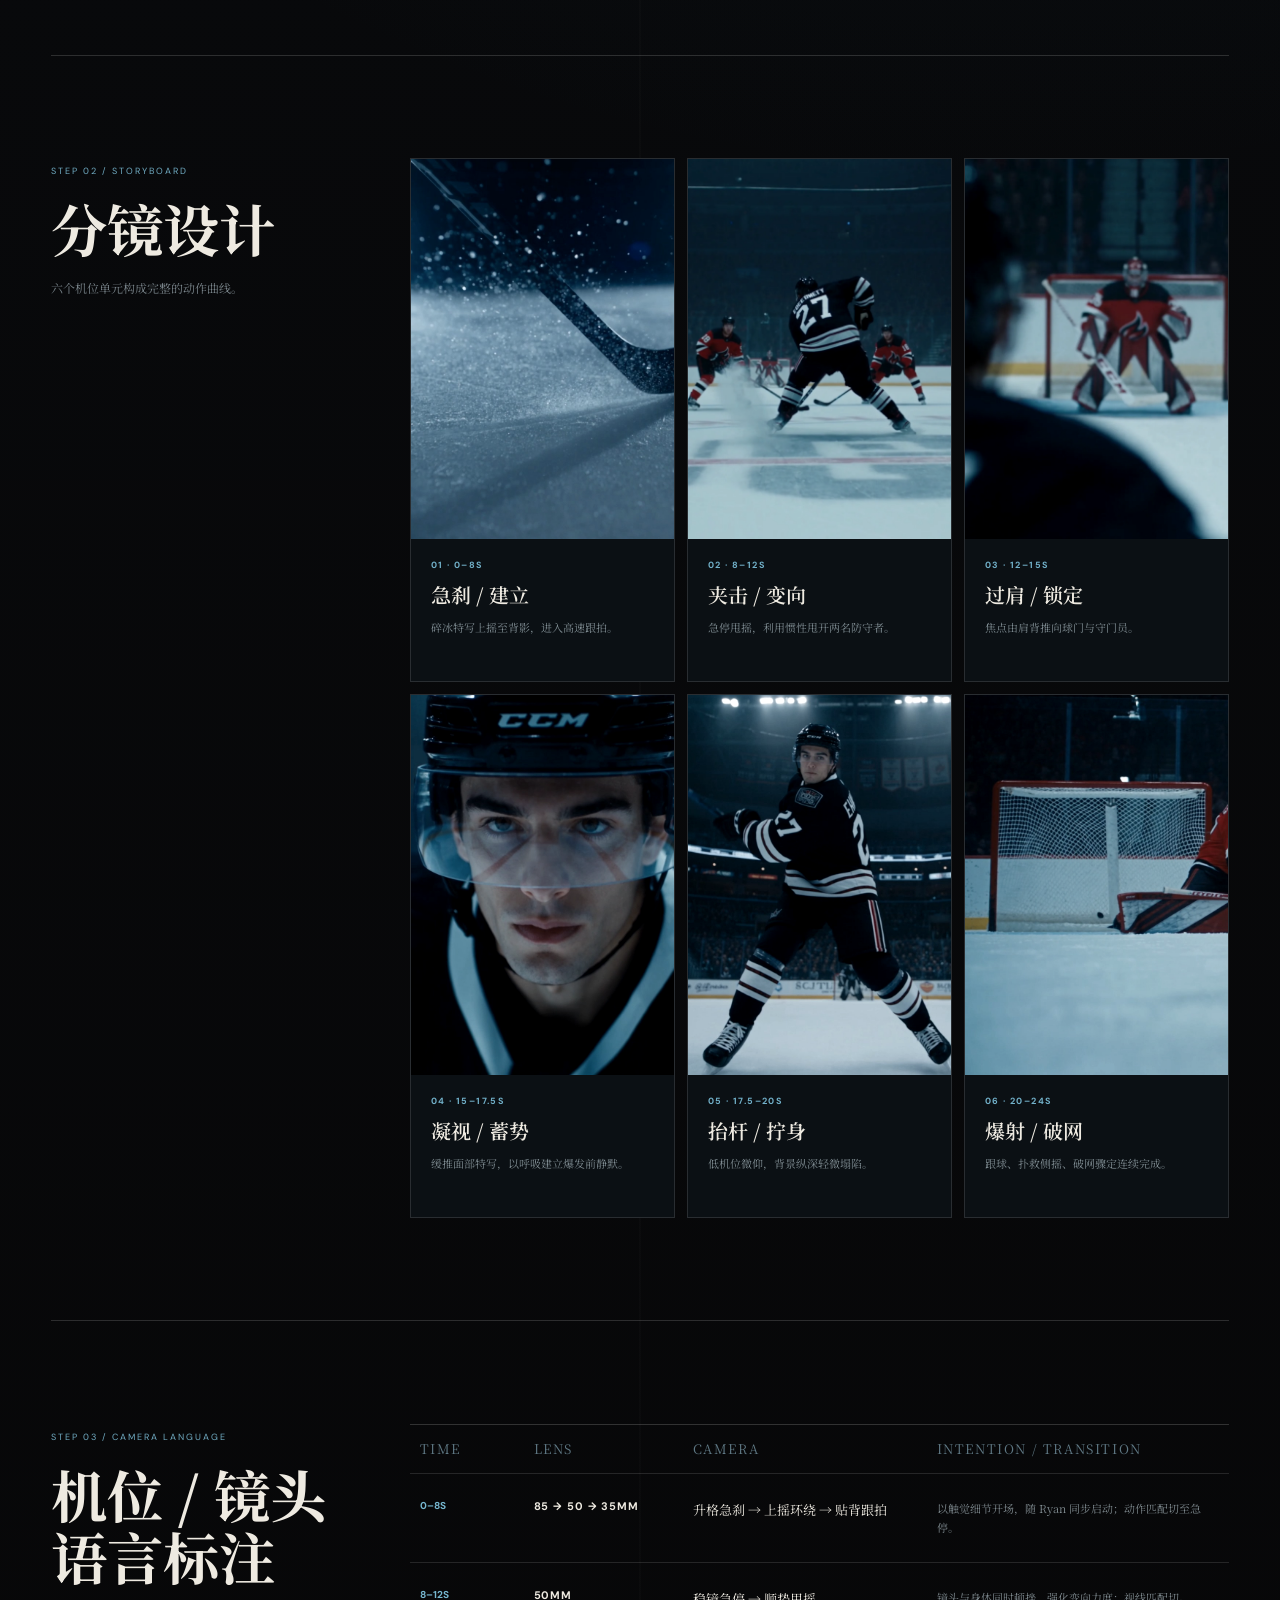
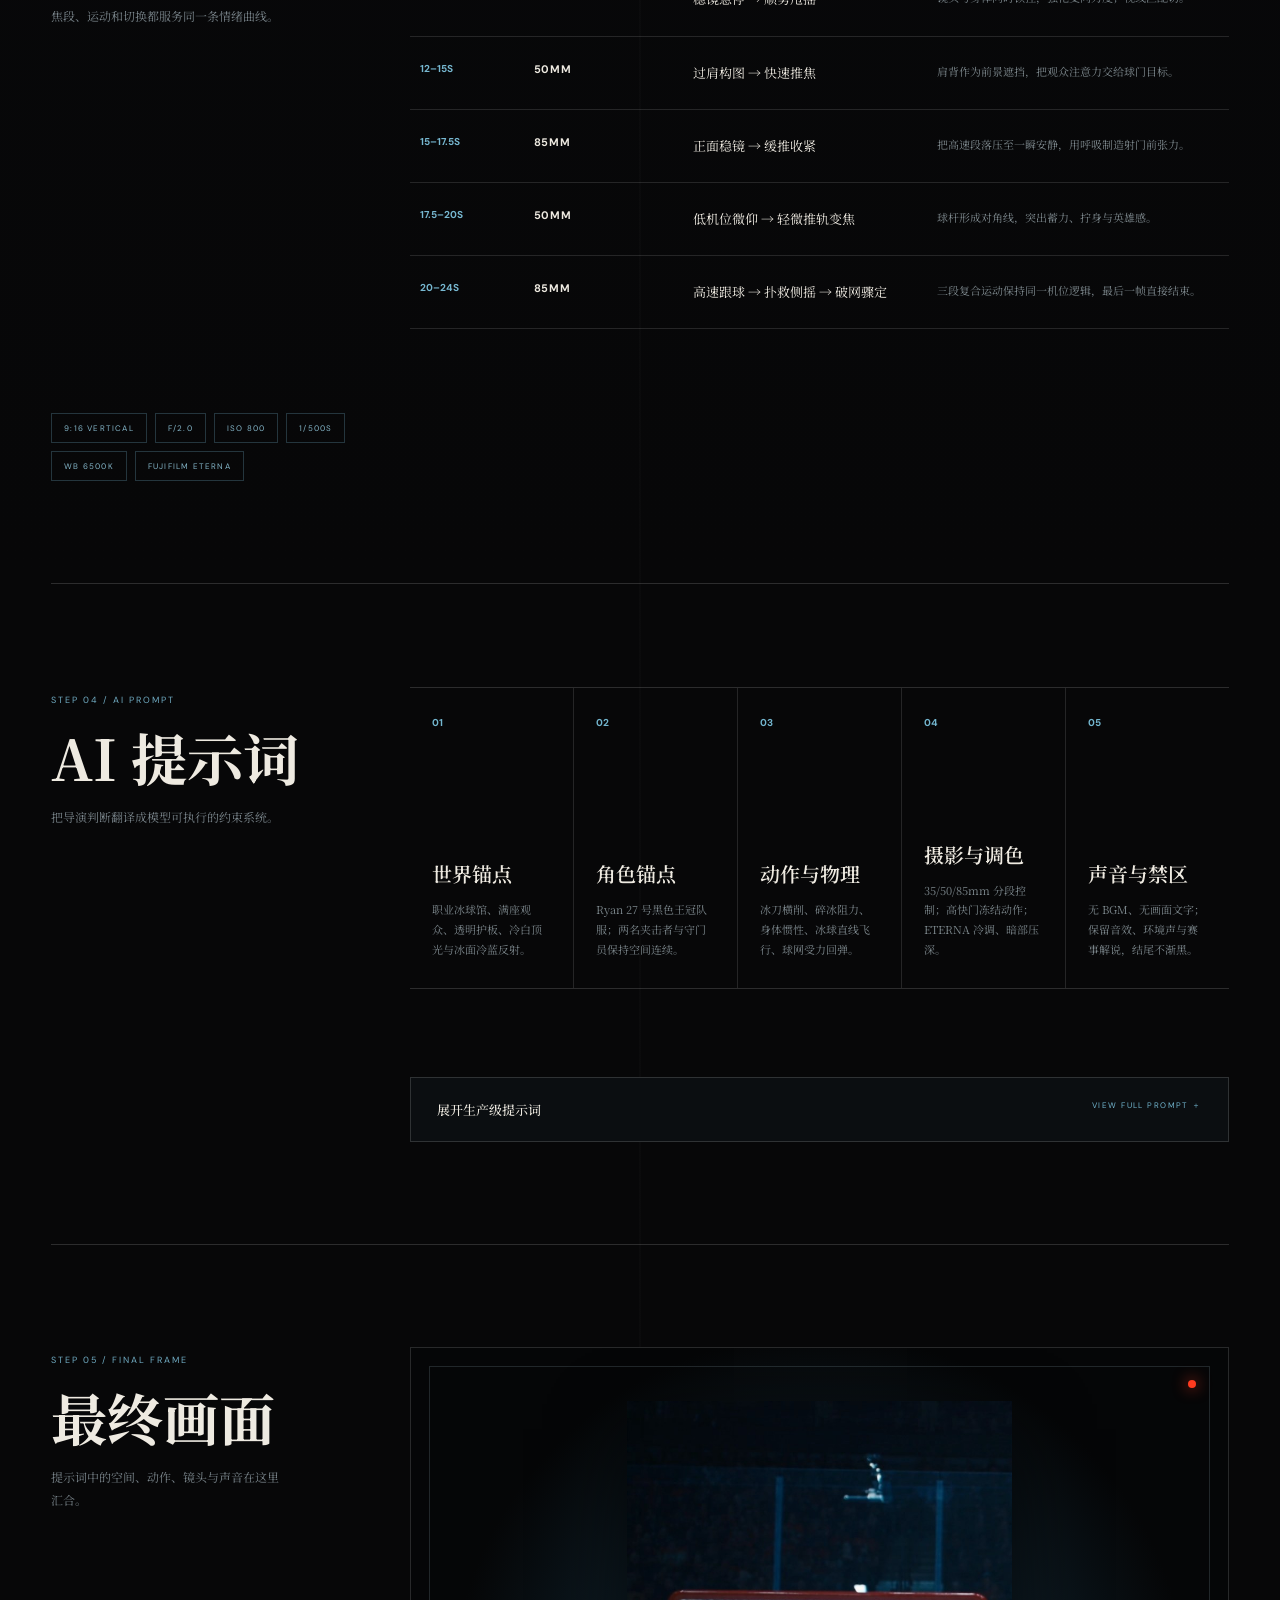
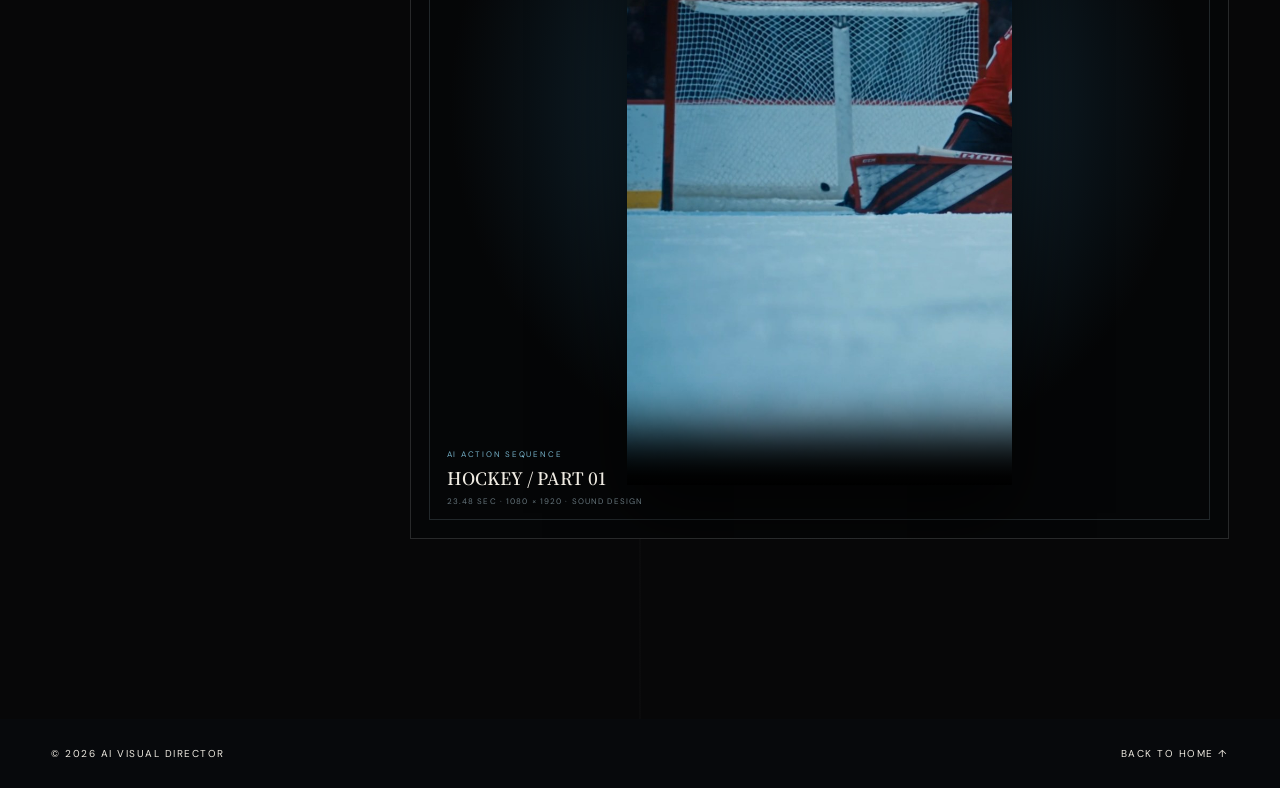
==== commit 6c4571bf: "Perf: WebP images (-168MB), lazy loading, CN-friendly fonts" ====
--- a/process/index.html
+++ b/process/index.html
@@ -5,9 +5,9 @@
   <meta name="viewport" content="width=device-width, initial-scale=1" />
   <meta name="description" content="AI 导演曾俊淇的冰球动作短片完整流程拆解。" />
   <title>流程拆解｜冰球动作短片</title>
-  <link rel="preconnect" href="https://fonts.googleapis.com">
-  <link rel="preconnect" href="https://fonts.gstatic.com" crossorigin>
-  <link href="https://fonts.googleapis.com/css2?family=DM+Sans:wght@300;400;500&family=Noto+Serif+SC:wght@500;700;900&display=swap" rel="stylesheet">
+  <link rel="preconnect" href="https://fonts.loli.net">
+  <link rel="preconnect" href="https://gstatic.loli.net" crossorigin>
+  <link href="https://fonts.loli.net/css2?family=DM+Sans:wght@300;400;500&family=Noto+Serif+SC:wght@500;700;900&display=swap" rel="stylesheet">
   <link rel="stylesheet" href="../styles.css" />
   <link rel="stylesheet" href="../hockey-case.css" />
   <link rel="stylesheet" href="../ui-assets/nav-ui.css" />
@@ -18,7 +18,7 @@
 
   <main id="case-top">
     <section class="process-page-hero">
-      <img src="../assets/images/hockey-over-shoulder.png" alt="越过 Ryan 肩背锁定冰球守门员" />
+      <img loading="lazy" src="../assets/images/hockey-over-shoulder.webp" alt="越过 Ryan 肩背锁定冰球守门员" />
       <div class="process-page-hero__shade"></div>
       <div class="process-page-hero__copy reveal">
         <p>DIRECTOR CASE STUDY / 01</p>
@@ -36,7 +36,7 @@
       </div>
 
       <div class="case-opening reveal">
-        <div class="case-opening__visual"><img src="../assets/images/hockey-ambush.png" alt="Ryan 面对两名球员夹击" /><span>CASE 01 · ICE HOCKEY</span><b>23.48 SEC / 9:16</b></div>
+        <div class="case-opening__visual"><img loading="lazy" src="../assets/images/hockey-ambush.webp" alt="Ryan 面对两名球员夹击" /><span>CASE 01 · ICE HOCKEY</span><b>23.48 SEC / 9:16</b></div>
         <div class="case-opening__copy"><p class="case-kicker">从剧本到最终画面</p><h3>关系轴、物理惯性与<br><em>24 秒动作叙事</em></h3><p>以 Ryan Carter 的一次高速突破与爆射为核心，在竖屏内完成建立、夹击、变向、锁定、蓄力与破网。重点不是“生成冰球画面”，而是控制空间关系、动作因果、镜头节奏和声音落点。</p><ul><li>冷蓝复古电影质感</li><li>全程锁定同侧关系轴</li><li>高速动作遵循物理逻辑</li><li>无字幕 / 无背景音乐</li></ul></div>
       </div>
 
@@ -53,12 +53,12 @@
       <article id="case-storyboard" class="case-step reveal">
         <header><span>STEP 02 / STORYBOARD</span><h3>分镜设计</h3><p>六个机位单元构成完整的动作曲线。</p></header>
         <div class="storyboard-grid">
-          <figure><img src="../assets/images/hockey-shot-01.jpg" alt="冰刀急刹与碎冰特写" /><figcaption><b>01 · 0–8S</b><strong>急刹 / 建立</strong><span>碎冰特写上摇至背影，进入高速跟拍。</span></figcaption></figure>
-          <figure><img src="../assets/images/hockey-ambush.png" alt="Ryan 面对两名熔炉队球员左右夹击" /><figcaption><b>02 · 8–12S</b><strong>夹击 / 变向</strong><span>急停甩摇，利用惯性甩开两名防守者。</span></figcaption></figure>
-          <figure><img src="../assets/images/hockey-over-shoulder.png" alt="越过 Ryan 肩背锁定守门员和球门" /><figcaption><b>03 · 12–15S</b><strong>过肩 / 锁定</strong><span>焦点由肩背推向球门与守门员。</span></figcaption></figure>
-          <figure><img src="../assets/images/hockey-shot-04.jpg" alt="Ryan 正面凝视准备射门" /><figcaption><b>04 · 15–17.5S</b><strong>凝视 / 蓄势</strong><span>缓推面部特写，以呼吸建立爆发前静默。</span></figcaption></figure>
-          <figure><img src="../assets/images/hockey-shot-05.jpg" alt="Ryan 抬杆准备爆射" /><figcaption><b>05 · 17.5–20S</b><strong>抬杆 / 拧身</strong><span>低机位微仰，背景纵深轻微塌陷。</span></figcaption></figure>
-          <figure><img src="../assets/images/hockey-shot-06.jpg" alt="冰球突破守门员砸入球网" /><figcaption><b>06 · 20–24S</b><strong>爆射 / 破网</strong><span>跟球、扑救侧摇、破网骤定连续完成。</span></figcaption></figure>
+          <figure><img loading="lazy" src="../assets/images/hockey-shot-01.jpg" alt="冰刀急刹与碎冰特写" /><figcaption><b>01 · 0–8S</b><strong>急刹 / 建立</strong><span>碎冰特写上摇至背影，进入高速跟拍。</span></figcaption></figure>
+          <figure><img loading="lazy" src="../assets/images/hockey-ambush.webp" alt="Ryan 面对两名熔炉队球员左右夹击" /><figcaption><b>02 · 8–12S</b><strong>夹击 / 变向</strong><span>急停甩摇，利用惯性甩开两名防守者。</span></figcaption></figure>
+          <figure><img loading="lazy" src="../assets/images/hockey-over-shoulder.webp" alt="越过 Ryan 肩背锁定守门员和球门" /><figcaption><b>03 · 12–15S</b><strong>过肩 / 锁定</strong><span>焦点由肩背推向球门与守门员。</span></figcaption></figure>
+          <figure><img loading="lazy" src="../assets/images/hockey-shot-04.jpg" alt="Ryan 正面凝视准备射门" /><figcaption><b>04 · 15–17.5S</b><strong>凝视 / 蓄势</strong><span>缓推面部特写，以呼吸建立爆发前静默。</span></figcaption></figure>
+          <figure><img loading="lazy" src="../assets/images/hockey-shot-05.jpg" alt="Ryan 抬杆准备爆射" /><figcaption><b>05 · 17.5–20S</b><strong>抬杆 / 拧身</strong><span>低机位微仰，背景纵深轻微塌陷。</span></figcaption></figure>
+          <figure><img loading="lazy" src="../assets/images/hockey-shot-06.jpg" alt="冰球突破守门员砸入球网" /><figcaption><b>06 · 20–24S</b><strong>爆射 / 破网</strong><span>跟球、扑救侧摇、破网骤定连续完成。</span></figcaption></figure>
         </div>
       </article>
 
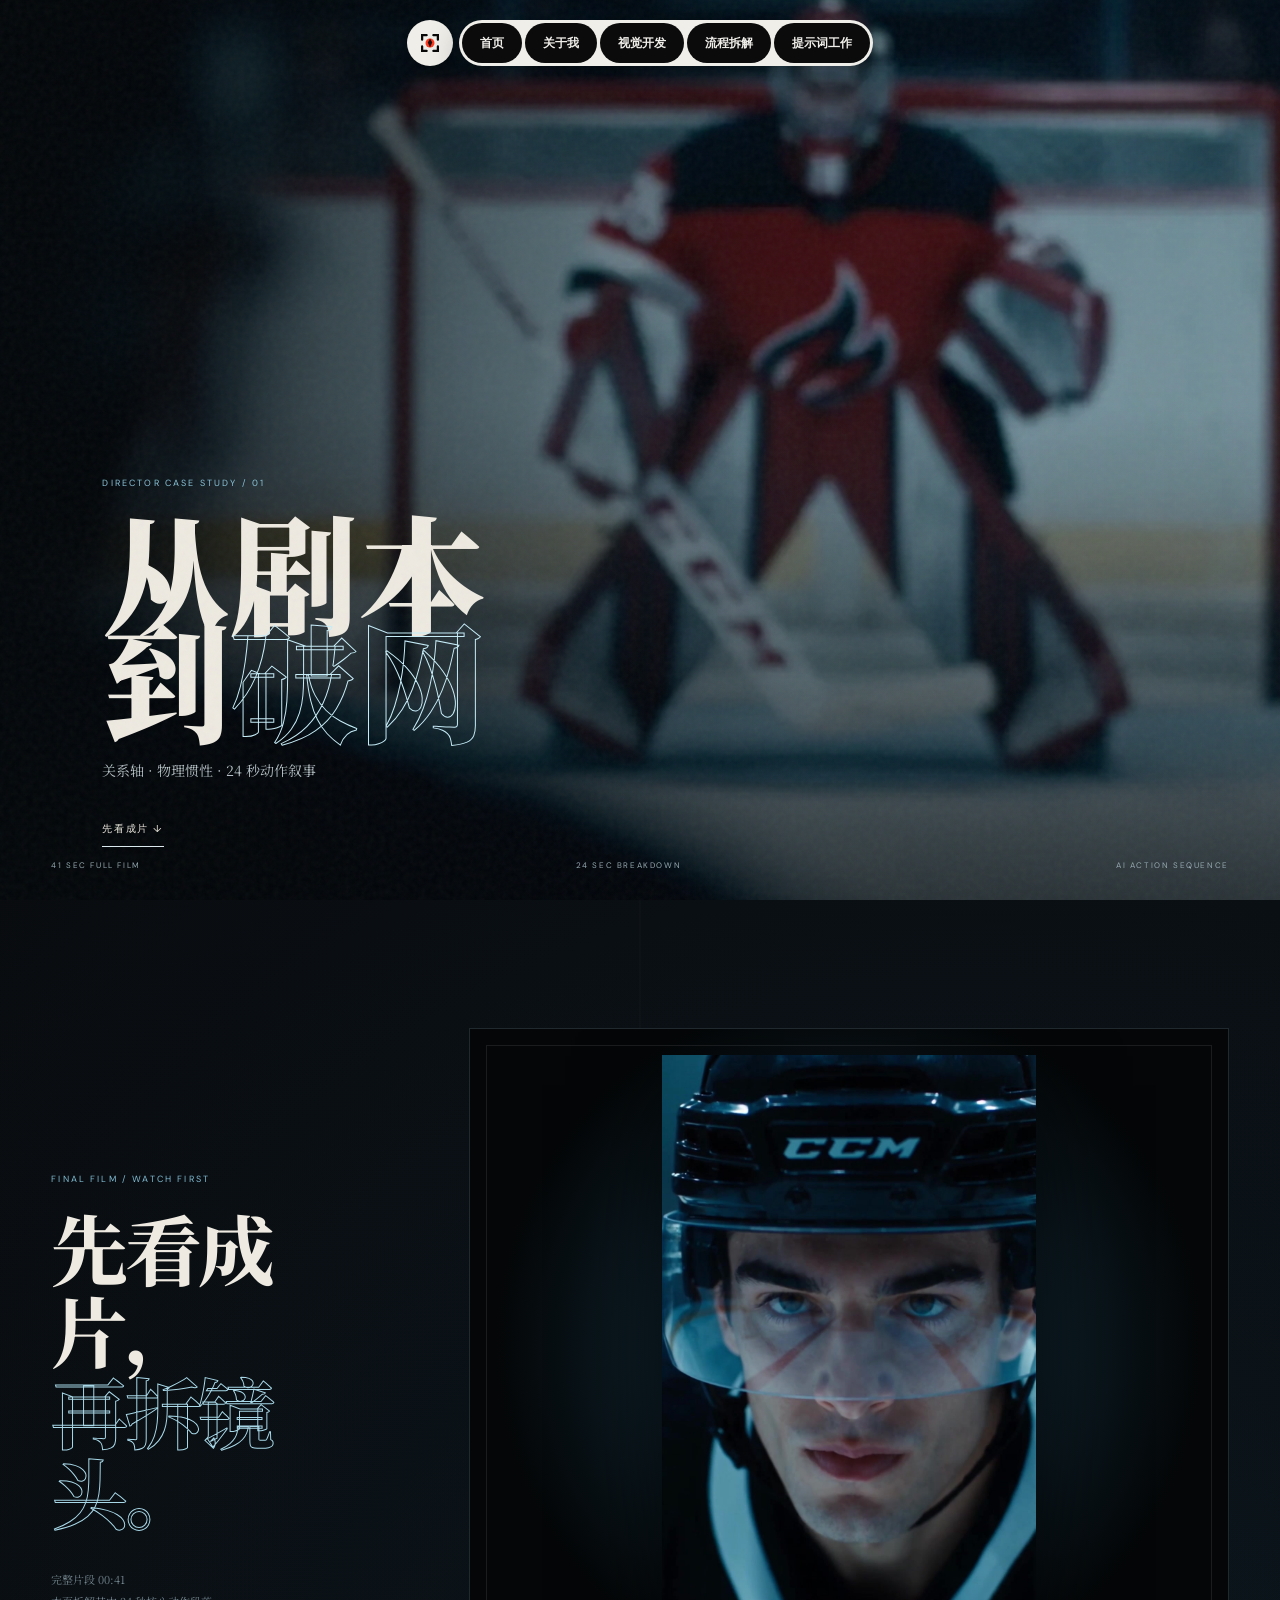
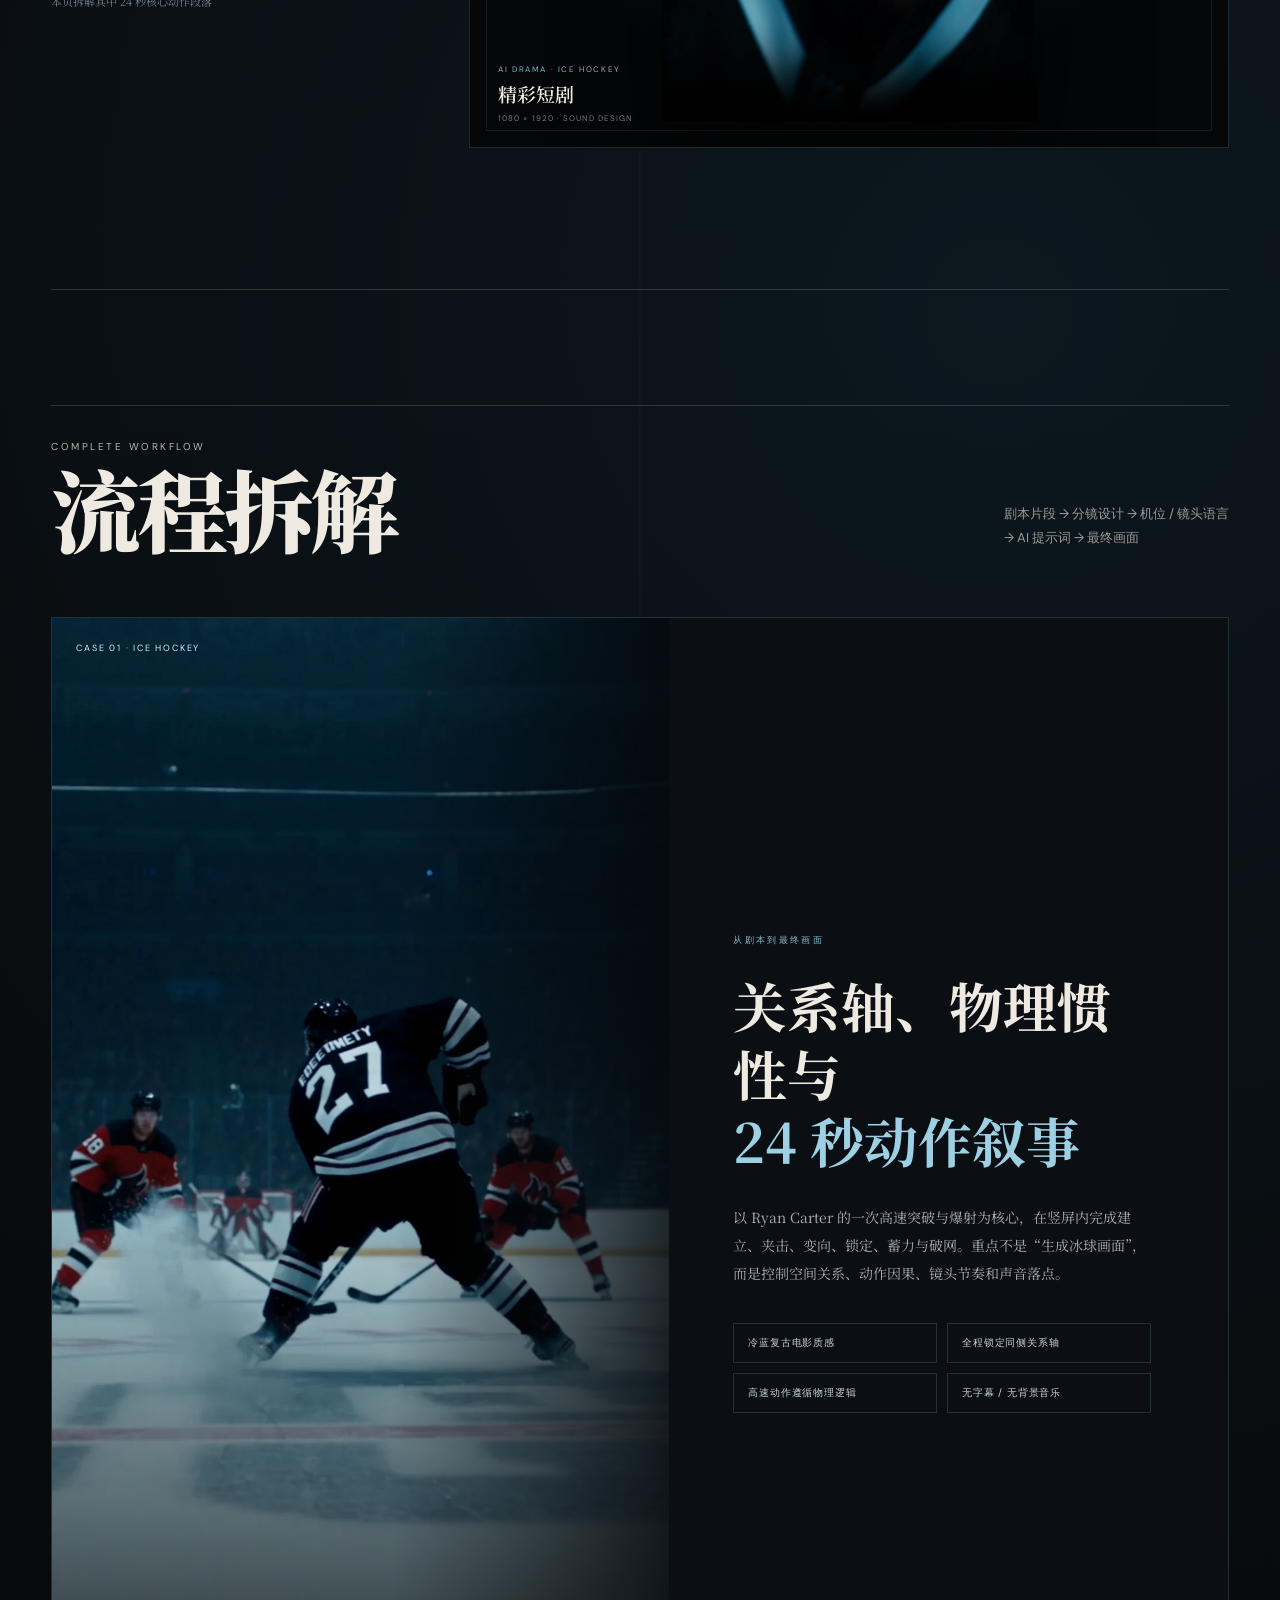
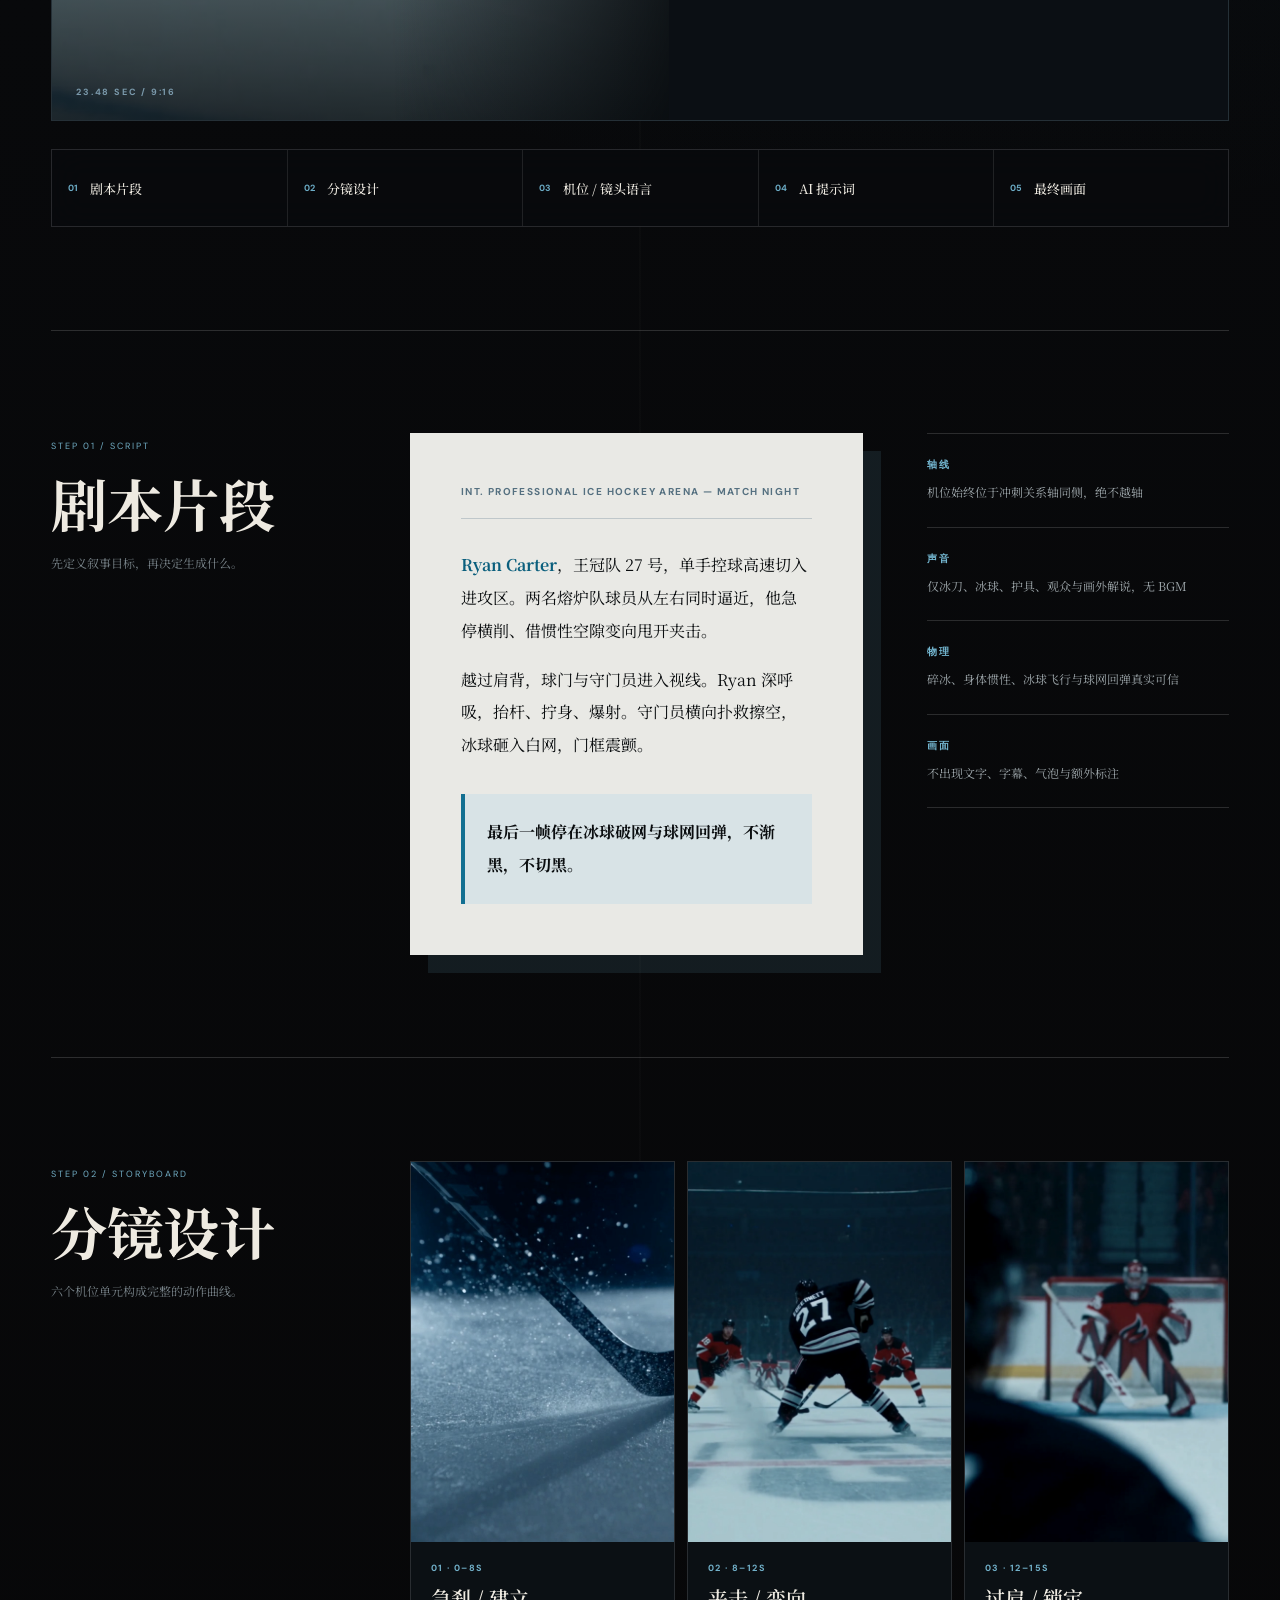
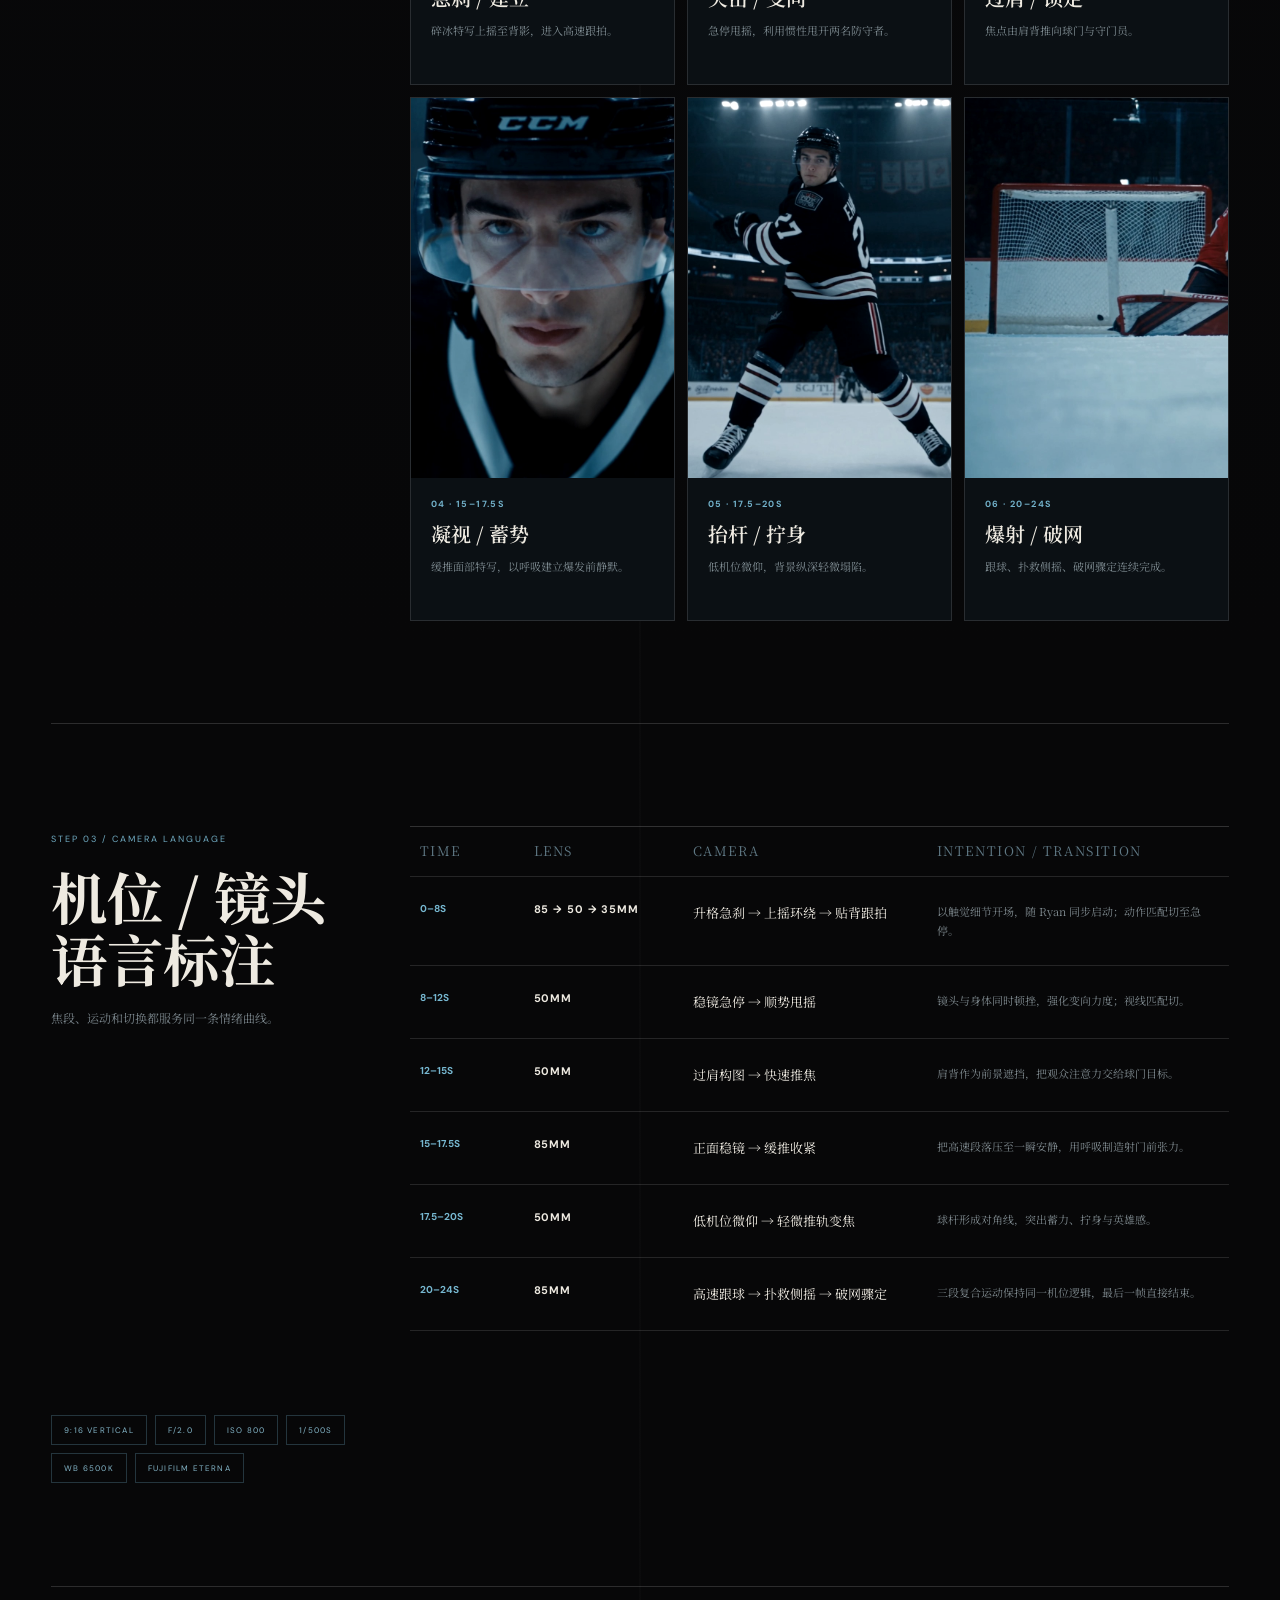
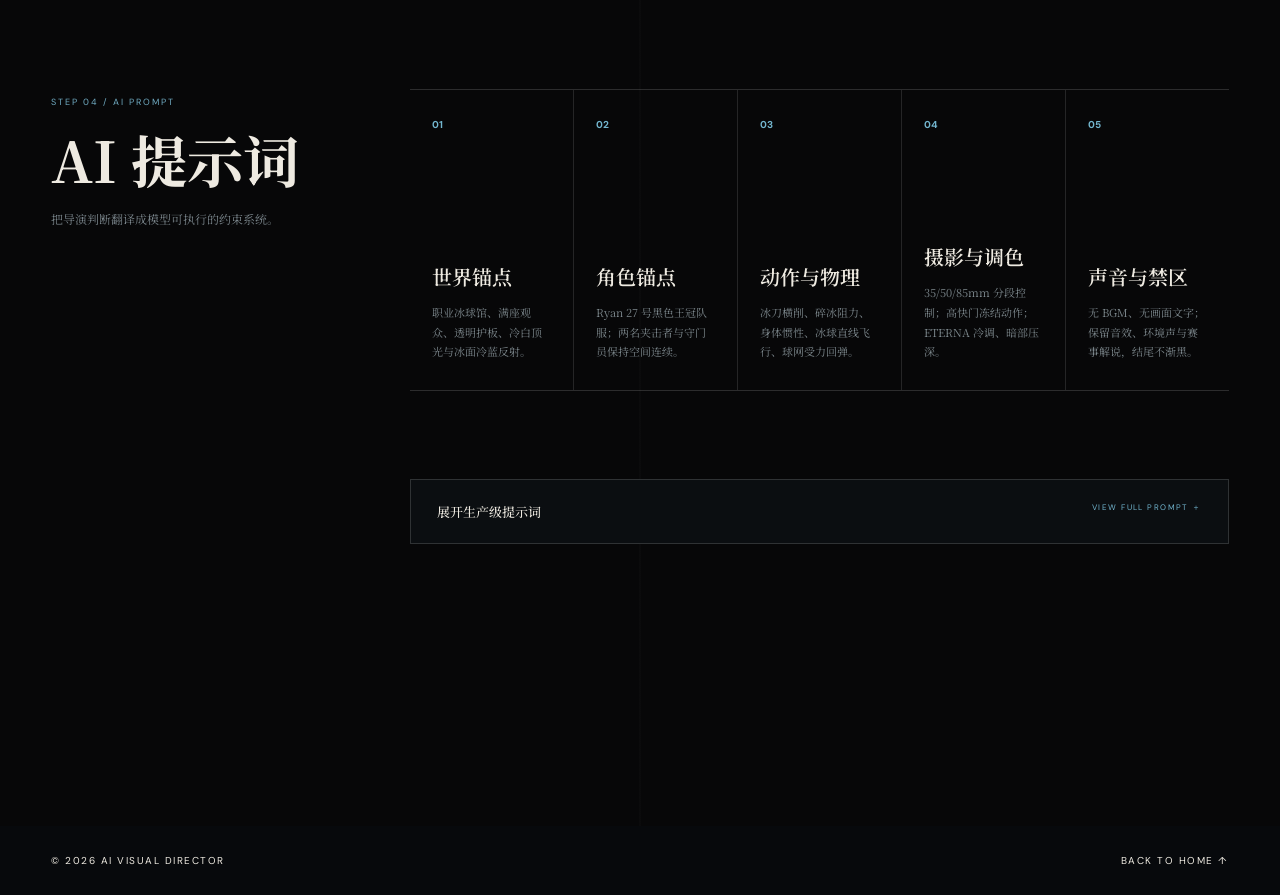
==== commit ea3ed8f7: "Publish refreshed AI director portfolio" ====
--- a/process/index.html
+++ b/process/index.html
@@ -3,11 +3,12 @@
 <head>
   <meta charset="UTF-8" />
   <meta name="viewport" content="width=device-width, initial-scale=1" />
+  <link rel="icon" href="../favicon.svg" type="image/svg+xml" />
   <meta name="description" content="AI 导演曾俊淇的冰球动作短片完整流程拆解。" />
   <title>流程拆解｜冰球动作短片</title>
-  <link rel="preconnect" href="https://fonts.loli.net">
-  <link rel="preconnect" href="https://gstatic.loli.net" crossorigin>
-  <link href="https://fonts.loli.net/css2?family=DM+Sans:wght@300;400;500&family=Noto+Serif+SC:wght@500;700;900&display=swap" rel="stylesheet">
+  <link rel="preconnect" href="https://fonts.googleapis.com">
+  <link rel="preconnect" href="https://fonts.gstatic.com" crossorigin>
+  <link href="https://fonts.googleapis.com/css2?family=DM+Sans:wght@300;400;500&family=Noto+Serif+SC:wght@500;700;900&display=swap" rel="stylesheet">
   <link rel="stylesheet" href="../styles.css" />
   <link rel="stylesheet" href="../hockey-case.css" />
   <link rel="stylesheet" href="../ui-assets/nav-ui.css" />
@@ -18,30 +19,38 @@
 
   <main id="case-top">
     <section class="process-page-hero">
-      <img loading="lazy" src="../assets/images/hockey-over-shoulder.webp" alt="越过 Ryan 肩背锁定冰球守门员" />
+          <img src="../assets/images/hockey-over-shoulder.webp" alt="越过 Ryan 肩背锁定冰球守门员" />
       <div class="process-page-hero__shade"></div>
       <div class="process-page-hero__copy reveal">
         <p>DIRECTOR CASE STUDY / 01</p>
         <h1>从剧本<br>到<span>破网</span></h1>
         <small>关系轴 · 物理惯性 · 24 秒动作叙事</small>
-        <a href="#case-script">开始拆解 ↓</a>
+        <a href="#case-film">先看成片 ↓</a>
       </div>
-      <div class="process-page-hero__meta"><span>23.48 SEC</span><span>1080 × 1920</span><span>AI ACTION SEQUENCE</span></div>
+      <div class="process-page-hero__meta"><span>41 SEC FULL FILM</span><span>24 SEC BREAKDOWN</span><span>AI ACTION SEQUENCE</span></div>
     </section>
 
     <section class="director-case">
+      <article id="case-film" class="case-lead-film reveal">
+        <header><p>FINAL FILM / WATCH FIRST</p><h2>先看成片，<br><span>再拆镜头。</span></h2><small>完整片段 00:41<br>本页拆解其中 24 秒核心动作段落</small></header>
+        <div class="case-lead-film__screen">
+          <video src="../assets/videos/drama-highlight.mp4" poster="../assets/videos/drama-highlight-poster.jpg" controls playsinline preload="metadata"></video>
+          <div><span>AI DRAMA · ICE HOCKEY</span><b>精彩短剧</b><small>1080 × 1920 · SOUND DESIGN</small></div>
+        </div>
+      </article>
+
       <div class="section-head reveal">
         <div><p class="eyebrow">COMPLETE WORKFLOW</p><h2>流程拆解</h2></div>
         <p>剧本片段 → 分镜设计 → 机位 / 镜头语言<br>→ AI 提示词 → 最终画面</p>
       </div>
 
       <div class="case-opening reveal">
-        <div class="case-opening__visual"><img loading="lazy" src="../assets/images/hockey-ambush.webp" alt="Ryan 面对两名球员夹击" /><span>CASE 01 · ICE HOCKEY</span><b>23.48 SEC / 9:16</b></div>
+            <div class="case-opening__visual"><img src="../assets/images/hockey-ambush.webp" alt="Ryan 面对两名球员夹击" /><span>CASE 01 · ICE HOCKEY</span><b>23.48 SEC / 9:16</b></div>
         <div class="case-opening__copy"><p class="case-kicker">从剧本到最终画面</p><h3>关系轴、物理惯性与<br><em>24 秒动作叙事</em></h3><p>以 Ryan Carter 的一次高速突破与爆射为核心，在竖屏内完成建立、夹击、变向、锁定、蓄力与破网。重点不是“生成冰球画面”，而是控制空间关系、动作因果、镜头节奏和声音落点。</p><ul><li>冷蓝复古电影质感</li><li>全程锁定同侧关系轴</li><li>高速动作遵循物理逻辑</li><li>无字幕 / 无背景音乐</li></ul></div>
       </div>
 
       <nav class="case-route reveal" aria-label="冰球案例制作流程">
-        <a href="#case-script"><b>01</b><span>剧本片段</span></a><a href="#case-storyboard"><b>02</b><span>分镜设计</span></a><a href="#case-camera"><b>03</b><span>机位 / 镜头语言</span></a><a href="#case-prompt"><b>04</b><span>AI 提示词</span></a><a href="#case-final"><b>05</b><span>最终画面</span></a>
+        <a href="#case-script"><b>01</b><span>剧本片段</span></a><a href="#case-storyboard"><b>02</b><span>分镜设计</span></a><a href="#case-camera"><b>03</b><span>机位 / 镜头语言</span></a><a href="#case-prompt"><b>04</b><span>AI 提示词</span></a><a href="#case-film"><b>05</b><span>最终画面</span></a>
       </nav>
 
       <article id="case-script" class="case-step case-script reveal">
@@ -53,12 +62,12 @@
       <article id="case-storyboard" class="case-step reveal">
         <header><span>STEP 02 / STORYBOARD</span><h3>分镜设计</h3><p>六个机位单元构成完整的动作曲线。</p></header>
         <div class="storyboard-grid">
-          <figure><img loading="lazy" src="../assets/images/hockey-shot-01.jpg" alt="冰刀急刹与碎冰特写" /><figcaption><b>01 · 0–8S</b><strong>急刹 / 建立</strong><span>碎冰特写上摇至背影，进入高速跟拍。</span></figcaption></figure>
-          <figure><img loading="lazy" src="../assets/images/hockey-ambush.webp" alt="Ryan 面对两名熔炉队球员左右夹击" /><figcaption><b>02 · 8–12S</b><strong>夹击 / 变向</strong><span>急停甩摇，利用惯性甩开两名防守者。</span></figcaption></figure>
-          <figure><img loading="lazy" src="../assets/images/hockey-over-shoulder.webp" alt="越过 Ryan 肩背锁定守门员和球门" /><figcaption><b>03 · 12–15S</b><strong>过肩 / 锁定</strong><span>焦点由肩背推向球门与守门员。</span></figcaption></figure>
-          <figure><img loading="lazy" src="../assets/images/hockey-shot-04.jpg" alt="Ryan 正面凝视准备射门" /><figcaption><b>04 · 15–17.5S</b><strong>凝视 / 蓄势</strong><span>缓推面部特写，以呼吸建立爆发前静默。</span></figcaption></figure>
-          <figure><img loading="lazy" src="../assets/images/hockey-shot-05.jpg" alt="Ryan 抬杆准备爆射" /><figcaption><b>05 · 17.5–20S</b><strong>抬杆 / 拧身</strong><span>低机位微仰，背景纵深轻微塌陷。</span></figcaption></figure>
-          <figure><img loading="lazy" src="../assets/images/hockey-shot-06.jpg" alt="冰球突破守门员砸入球网" /><figcaption><b>06 · 20–24S</b><strong>爆射 / 破网</strong><span>跟球、扑救侧摇、破网骤定连续完成。</span></figcaption></figure>
+          <figure><img src="../assets/images/hockey-shot-01.jpg" alt="冰刀急刹与碎冰特写" /><figcaption><b>01 · 0–8S</b><strong>急刹 / 建立</strong><span>碎冰特写上摇至背影，进入高速跟拍。</span></figcaption></figure>
+            <figure><img src="../assets/images/hockey-ambush.webp" alt="Ryan 面对两名熔炉队球员左右夹击" /><figcaption><b>02 · 8–12S</b><strong>夹击 / 变向</strong><span>急停甩摇，利用惯性甩开两名防守者。</span></figcaption></figure>
+            <figure><img src="../assets/images/hockey-over-shoulder.webp" alt="越过 Ryan 肩背锁定守门员和球门" /><figcaption><b>03 · 12–15S</b><strong>过肩 / 锁定</strong><span>焦点由肩背推向球门与守门员。</span></figcaption></figure>
+          <figure><img src="../assets/images/hockey-shot-04.jpg" alt="Ryan 正面凝视准备射门" /><figcaption><b>04 · 15–17.5S</b><strong>凝视 / 蓄势</strong><span>缓推面部特写，以呼吸建立爆发前静默。</span></figcaption></figure>
+          <figure><img src="../assets/images/hockey-shot-05.jpg" alt="Ryan 抬杆准备爆射" /><figcaption><b>05 · 17.5–20S</b><strong>抬杆 / 拧身</strong><span>低机位微仰，背景纵深轻微塌陷。</span></figcaption></figure>
+          <figure><img src="../assets/images/hockey-shot-06.jpg" alt="冰球突破守门员砸入球网" /><figcaption><b>06 · 20–24S</b><strong>爆射 / 破网</strong><span>跟球、扑救侧摇、破网骤定连续完成。</span></figcaption></figure>
         </div>
       </article>
 
@@ -82,10 +91,6 @@
         <details class="full-prompt"><summary><span>展开生产级提示词</span><b>VIEW FULL PROMPT ＋</b></summary><div class="full-prompt__body"><section><h4>最高优先级</h4><p>无背景音乐，仅音效、环境声与解说配音；画面绝不出现文字、字幕、气泡或标注。冷调复古电影质感、冰场冷蓝基底。结尾停在冰球砸进球网的最后一帧直接结束。物体运动符合物理逻辑，关系轴锁同一侧，绝不越轴。</p></section><section><h4>场景与光影</h4><p>室内职业冰球馆以环形看台、顶部桁架灯阵与中央记分屏建立空间。顶部冷白泛光灯均匀打下，冰面产生大片冷蓝高光并自下补亮球员下颌和冰刀。看台暗部人海攒动，整体高对比、低饱和、颗粒锐利，无暖光介入。</p></section><section><h4>人物与空间</h4><p>Ryan 压低身形单手控球前冲；两名熔炉队球员自左右夹击，被急停变向甩开后因惯性滑出；守门员随射门方向横向扑救却擦空。进攻方向始终指向球门，机位全程处于冲刺关系轴同侧。</p></section><section><h4>质感与负向约束</h4><p>冰球服面料哑光、护具与头盔反冷光、冰刀金属刃高光、球杆呈碳纤维质感、冰面湿滑反射真实。排除塑料感冰面、塑料护具、贴图式碎冰、玩具冰球与 AI 糊边。</p></section><section><h4>镜头执行</h4><p>0–8s：冰刀急刹特写升格，上摇环绕至运动中的 Ryan 背影，35mm 贴背跟拍并绕至侧前。8–12s：50mm 跟随急停横削和变向过人。12–15s：过肩快速推焦至守门员。15–17.5s：85mm 正面缓推凝视。17.5–20s：低机位跟随抬杆，轻微推轨变焦。20–24s：85mm 跟球推进、随扑救侧摇、破网骤定。</p></section><section><h4>声音执行</h4><p>冰刀急刹“嚓——”、碎冰飞溅、运球哒哒、护具摩擦、击球爆裂声、冰球破风、球网与门框震响、观众声浪。画外解说：“Carter splits the defense—oh, what a move!”</p></section></div></details>
       </article>
 
-      <article id="case-final" class="case-step case-final reveal">
-        <header><span>STEP 05 / FINAL FRAME</span><h3>最终画面</h3><p>提示词中的空间、动作、镜头与声音在这里汇合。</p></header>
-        <div class="final-screen"><video src="../assets/videos/hockey-director-breakdown.mp4" poster="../assets/images/hockey-shot-06.jpg" controls playsinline preload="metadata"></video><div class="final-screen__meta"><span>AI ACTION SEQUENCE</span><b>HOCKEY / PART 01</b><small>23.48 SEC · 1080 × 1920 · SOUND DESIGN</small></div></div>
-      </article>
     </section>
   </main>
 
--- a/styles.css
+++ b/styles.css
@@ -16,4 +16,6 @@
 @keyframes marquee{to{transform:translateX(-50%)}}@keyframes pulse{50%{opacity:.35;transform:scale(.7)}}
 @media(max-width:760px){.hero h1{font-size:16vw}.hero-cn{margin-top:30px}.hero-signal{top:90px}.project-collage .cutout{width:68%;right:-8%}.project-collage .architecture{width:82%}}
 
+.home-page .hero-bg{position:absolute;inset:0;display:block;width:100%;height:100%;object-fit:cover;object-position:center center;transform:scale(1.025)}
+
 .scene-entry{height:92vh;min-height:720px;position:relative;overflow:hidden;margin:8vw 4vw 12vw;background:#101012}.scene-entry-bg{position:absolute;inset:0;display:grid;grid-template-columns:1fr 1.35fr 1fr;gap:4px;transform:scale(1.04)}.scene-entry-bg img{width:100%;height:100%;object-fit:cover;filter:saturate(.72) contrast(1.12);transition:transform 1.2s cubic-bezier(.2,.7,.2,1)}.scene-entry:hover .scene-entry-bg img:first-child{transform:translateY(-2%)}.scene-entry:hover .scene-entry-bg img:nth-child(2){transform:scale(1.035)}.scene-entry:hover .scene-entry-bg img:last-child{transform:translateY(2%)}.scene-entry-shade{position:absolute;inset:0;background:linear-gradient(90deg,rgba(4,4,5,.9),rgba(4,4,5,.15) 72%),linear-gradient(0deg,rgba(4,4,5,.66),transparent 60%)}.scene-entry-copy{position:absolute;z-index:2;left:6vw;top:50%;transform:translateY(-50%)}.scene-entry h2{font:900 clamp(64px,10vw,150px)/.85 "Noto Serif SC",serif;margin:25px 0}.scene-entry h2 span{display:block;color:transparent;-webkit-text-stroke:1px #fff}.scene-entry-copy>p:not(.eyebrow){font:14px/2 "Noto Serif SC",serif;color:#ccc}.scene-entry-copy a{display:flex;align-items:center;gap:45px;width:max-content;margin-top:38px;border-bottom:1px solid #fff;padding:0 0 12px;font-size:10px;letter-spacing:.16em}.scene-entry-copy a i{font-size:23px;font-style:normal;color:var(--accent)}.scene-count{position:absolute;right:28px;bottom:25px;font-size:9px;letter-spacing:.2em}.scene-entry:after{content:"DRAG · EXPLORE · OPEN";position:absolute;right:-94px;top:50%;transform:rotate(90deg);font-size:8px;letter-spacing:.4em;color:#aaa}@media(max-width:760px){.scene-entry{margin:20vw 20px;height:82vh;min-height:640px}.scene-entry-bg{grid-template-columns:1fr}.scene-entry-bg img:not(:nth-child(2)){display:none}.scene-entry-copy{left:24px;right:24px}.scene-entry h2{font-size:21vw}.scene-entry-copy>p:not(.eyebrow){font-size:12px}.scene-entry:after{display:none}}
--- a/hockey-case.css
+++ b/hockey-case.css
@@ -7,6 +7,8 @@
 .director-case>.section-head,.director-case>article,.director-case>.case-opening,.director-case>.case-route{position:relative;z-index:1}
 .director-case .section-head h2{font:900 clamp(48px,7vw,104px)/.95 "Noto Serif SC",serif;margin:12px 0}
 .director-case [id]{scroll-margin-top:105px}
+
+.case-lead-film{display:grid;grid-template-columns:minmax(260px,.62fr) 1.38fr;gap:6vw;align-items:center;padding:2vw 0 11vw;border-bottom:1px solid rgba(255,255,255,.15);margin-bottom:9vw}.case-lead-film>header p{font-size:9px;letter-spacing:.24em;color:#80bcd3}.case-lead-film>header h2{font:800 clamp(48px,6vw,90px)/1.06 "Noto Serif SC",serif;letter-spacing:-.045em;margin:22px 0 35px}.case-lead-film>header h2 span{color:transparent;-webkit-text-stroke:1px #a8d8e8}.case-lead-film>header small{font:11px/2 "Noto Serif SC",serif;color:#73858d}.case-lead-film__screen{position:relative;min-height:80vh;display:grid;place-items:center;background:radial-gradient(circle at 50% 44%,#17384a,#040607 64%);border:1px solid rgba(170,218,236,.17);overflow:hidden}.case-lead-film__screen:before{content:"";position:absolute;inset:16px;border:1px solid rgba(255,255,255,.09);pointer-events:none}.case-lead-film__screen video{position:relative;z-index:1;height:min(74vh,850px);max-width:88%;aspect-ratio:9/16;object-fit:contain;background:#000;box-shadow:0 30px 80px rgba(0,0,0,.68)}.case-lead-film__screen>div{position:absolute;z-index:2;left:28px;bottom:24px;display:flex;flex-direction:column;gap:6px}.case-lead-film__screen span{font-size:8px;letter-spacing:.2em;color:#79b7ce}.case-lead-film__screen b{font:600 19px "Noto Serif SC",serif}.case-lead-film__screen small{font-size:8px;letter-spacing:.13em;color:#6c7c83}
 
 .case-opening{display:grid;grid-template-columns:minmax(0,1.05fr) minmax(360px,.95fr);min-height:76vh;border:1px solid rgba(175,215,232,.16);background:#0b0f14}
 .case-opening__visual{position:relative;min-height:680px;overflow:hidden}
@@ -75,4 +77,4 @@
 
 @media(max-width:1050px){.storyboard-grid{grid-template-columns:repeat(2,1fr)}.prompt-architecture{grid-template-columns:repeat(2,1fr)}.prompt-architecture>div:nth-child(odd){border-left:0}.prompt-architecture>div{border-bottom:1px solid rgba(255,255,255,.12)}.camera-row{grid-template-columns:70px 110px 1fr}.camera-row p{grid-column:3}.case-script{grid-template-columns:230px 1fr}.director-locks{grid-column:2;display:grid;grid-template-columns:1fr 1fr}}
 
-@media(max-width:760px){.process-page-hero{min-height:680px}.process-page-hero__shade{background:linear-gradient(0deg,rgba(3,7,10,.94),rgba(3,7,10,.12) 72%)}.process-page-hero__copy{left:24px;right:24px;top:auto;bottom:100px;transform:none}.process-page-hero__copy h1{font-size:19vw}.process-page-hero__copy small{font-size:12px}.process-page-hero__meta{left:24px;right:24px}.process-page-hero__meta span:nth-child(2){display:none}.director-case{padding:22vw 20px}.case-opening{grid-template-columns:1fr}.case-opening__visual{min-height:70vh}.case-opening__visual:after{background:linear-gradient(0deg,#080c10,transparent 55%)}.case-opening__copy{padding:45px 24px 55px}.case-opening__copy ul{grid-template-columns:1fr}.case-route{top:72px;margin:18px 0 24vw;overflow-x:auto;grid-template-columns:repeat(5,minmax(130px,1fr));scrollbar-width:none}.case-route::-webkit-scrollbar{display:none}.case-route a{min-height:65px;padding:13px}.case-step,.case-script{display:block;padding:24vw 0}.case-step>header{position:relative;top:auto;margin-bottom:45px}.script-sheet{padding:32px 24px;font-size:14px;box-shadow:9px 9px 0 rgba(104,171,198,.12)}.director-locks{display:block;margin-top:45px}.storyboard-grid{grid-template-columns:1fr 1fr;gap:8px}.storyboard-grid figcaption{padding:14px;min-height:150px}.storyboard-grid figcaption strong{font-size:17px}.camera-row,.camera-row--head{grid-template-columns:65px 1fr;gap:10px 15px}.camera-row--head span:nth-child(n+3){display:none}.camera-row>span,.camera-row p{grid-column:2}.prompt-architecture{display:block}.prompt-architecture>div{min-height:220px;border-left:0!important}.full-prompt{margin-top:20px}.full-prompt__body{columns:1;padding:5px 22px 24px}.final-screen{min-height:78vh}.final-screen video{height:65vh}.final-screen__meta{left:24px;bottom:22px}.director-case .section-head{margin-bottom:40px}}
+@media(max-width:760px){.process-page-hero{min-height:680px}.process-page-hero__shade{background:linear-gradient(0deg,rgba(3,7,10,.94),rgba(3,7,10,.12) 72%)}.process-page-hero__copy{left:24px;right:24px;top:auto;bottom:100px;transform:none}.process-page-hero__copy h1{font-size:19vw}.process-page-hero__copy small{font-size:12px}.process-page-hero__meta{left:24px;right:24px}.process-page-hero__meta span:nth-child(2){display:none}.director-case{padding:22vw 20px}.case-lead-film{display:block;padding-bottom:24vw;margin-bottom:24vw}.case-lead-film>header{margin-bottom:45px}.case-lead-film>header h2{font-size:13vw}.case-lead-film__screen{min-height:72vh}.case-lead-film__screen video{height:65vh;max-width:92%}.case-lead-film__screen>div{left:20px;bottom:18px}.case-opening{grid-template-columns:1fr}.case-opening__visual{min-height:70vh}.case-opening__visual:after{background:linear-gradient(0deg,#080c10,transparent 55%)}.case-opening__copy{padding:45px 24px 55px}.case-opening__copy ul{grid-template-columns:1fr}.case-route{top:72px;margin:18px 0 24vw;overflow-x:auto;grid-template-columns:repeat(5,minmax(130px,1fr));scrollbar-width:none}.case-route::-webkit-scrollbar{display:none}.case-route a{min-height:65px;padding:13px}.case-step,.case-script{display:block;padding:24vw 0}.case-step>header{position:relative;top:auto;margin-bottom:45px}.script-sheet{padding:32px 24px;font-size:14px;box-shadow:9px 9px 0 rgba(104,171,198,.12)}.director-locks{display:block;margin-top:45px}.storyboard-grid{grid-template-columns:1fr 1fr;gap:8px}.storyboard-grid figcaption{padding:14px;min-height:150px}.storyboard-grid figcaption strong{font-size:17px}.camera-row,.camera-row--head{grid-template-columns:65px 1fr;gap:10px 15px}.camera-row--head span:nth-child(n+3){display:none}.camera-row>span,.camera-row p{grid-column:2}.prompt-architecture{display:block}.prompt-architecture>div{min-height:220px;border-left:0!important}.full-prompt{margin-top:20px}.full-prompt__body{columns:1;padding:5px 22px 24px}.final-screen{min-height:78vh}.final-screen video{height:65vh}.final-screen__meta{left:24px;bottom:22px}.director-case .section-head{margin-bottom:40px}}
--- a/ui-assets/nav-ui.css
+++ b/ui-assets/nav-ui.css
@@ -1,2 +1,2 @@
-.pill-nav-container{z-index:130;pointer-events:auto;position:fixed;top:20px;left:50%;transform:translate(-50%)}.pill-nav{--nav-h:46px;align-items:center;gap:6px;width:max-content;display:flex}.pill-logo{width:var(--nav-h);height:var(--nav-h);background:var(--base);border-radius:50%;place-items:center;padding:5px;display:grid;overflow:hidden;box-shadow:0 12px 35px #0000004d}.pill-logo img{width:100%;height:100%;display:block}.pill-nav-items{height:var(--nav-h);background:var(--base);border-radius:999px;padding:3px;box-shadow:0 12px 35px #0000004d}.pill-nav-items ul{gap:3px;height:100%;margin:0;padding:0;list-style:none;display:flex}.pill-nav-items li{height:100%}.pill{background:var(--pill-bg);height:100%;color:var(--pill-text);white-space:nowrap;cursor:pointer;border:0;border-radius:999px;justify-content:center;align-items:center;padding:0 18px;font:600 12px DM Sans,Microsoft YaHei,sans-serif;display:inline-flex;position:relative;overflow:hidden}.hover-circle{background:var(--base);z-index:1;border-radius:50%;position:absolute;bottom:0;left:50%}.label-stack{z-index:2;line-height:1;position:relative}.pill-label{display:inline-block}.pill-label-hover{color:var(--hover-text);opacity:0;position:absolute;inset:0}.mobile-only{display:none}.mobile-menu-button{background:var(--base);border:0;border-radius:50%;flex-direction:column;justify-content:center;align-items:center;gap:4px;width:46px;height:46px}.mobile-menu-button span{background:var(--pill-bg);width:16px;height:2px}.mobile-menu-popover{background:var(--base);visibility:hidden;opacity:0;border-radius:24px;padding:4px;position:fixed;top:74px;left:16px;right:16px}.mobile-menu-popover ul{margin:0;padding:0;list-style:none}.mobile-menu-link{background:var(--pill-bg);width:100%;color:var(--pill-text);text-align:left;border:0;border-radius:18px;padding:13px 17px;font:600 14px DM Sans,Microsoft YaHei,sans-serif;text-decoration:none;display:block}@media (width<=768px){.pill-nav-container{top:14px;left:0;right:0;transform:none}.pill-nav{justify-content:space-between;width:100%;padding:0 16px}.desktop-only{display:none}.mobile-only{display:flex}.mobile-menu-popover.mobile-only{display:block}}.lanyard-wrapper{transform-origin:50%;justify-content:center;align-items:center;width:100%;height:100%;min-height:560px;display:flex;position:relative}.lanyard-wrapper canvas{touch-action:none}@media (width<=760px){.lanyard-wrapper{min-height:55vh}}.global-ui{z-index:120;pointer-events:none;position:fixed;inset:0}.about-lanyard{z-index:110;opacity:0;visibility:hidden;pointer-events:none;background:radial-gradient(circle at 72% 45%,#33221d,#080809 62%);grid-template-columns:38% 62%;padding:100px 5vw 30px;transition:opacity .45s,transform .45s,visibility .45s;display:grid;position:fixed;inset:0;overflow:hidden;transform:translateY(-12px)}.about-lanyard.is-open{opacity:1;visibility:visible;pointer-events:auto;transform:none}.about-lanyard__copy{pointer-events:none;align-self:center;padding-left:3vw}.about-lanyard__copy>p{letter-spacing:.22em;color:#ff3b1f;font:10px DM Sans,sans-serif}.about-lanyard__copy h2{color:#f0eee9;margin:20px 0;font:900 clamp(60px,8vw,120px)/1 Noto Serif SC,Microsoft YaHei,serif}.about-lanyard__copy h3{color:#d0cdc6;font:500 22px Noto Serif SC,Microsoft YaHei,serif}.about-lanyard__copy>span{color:#aaa7a0;max-width:430px;font:14px/2 Noto Serif SC,Microsoft YaHei,serif;display:block}.about-lanyard__copy ul{flex-wrap:wrap;gap:8px;margin:28px 0;padding:0;list-style:none;display:flex}.about-lanyard__copy li{color:#dad6cf;border:1px solid #4a4743;border-radius:99px;padding:8px 13px;font:10px DM Sans,Microsoft YaHei,sans-serif}.about-lanyard__copy small{letter-spacing:.12em;color:#777;font:9px/1.8 DM Sans,Microsoft YaHei,sans-serif}.about-lanyard__stage{min-width:0;min-height:0}.about-lanyard.is-open .about-lanyard__stage{animation:1.05s cubic-bezier(.2,.72,.18,1) both lanyard-drop}@keyframes lanyard-drop{0%{opacity:0;transform:translateY(-105vh)rotate(-3deg)}62%{opacity:1;transform:translateY(16px)rotate(.7deg)}79%{transform:translateY(-9px)rotate(-.3deg)}91%{transform:translateY(4px)rotate(.12deg)}to{opacity:1;transform:none}}@media (prefers-reduced-motion:reduce){.about-lanyard.is-open .about-lanyard__stage{animation:.25s ease-out both lanyard-fade}@keyframes lanyard-fade{0%{opacity:0}to{opacity:1}}}@media (width<=760px){.about-lanyard{grid-template-columns:1fr;padding:95px 18px 10px}.about-lanyard__copy{z-index:2;padding:0;position:absolute;top:100px;left:22px;right:22px}.about-lanyard__copy h2{margin:10px 0;font-size:48px}.about-lanyard__copy h3,.about-lanyard__copy>span,.about-lanyard__copy ul{display:none}.about-lanyard__stage{padding-top:80px}}
+.pill-nav-container{z-index:130;pointer-events:auto;position:fixed;top:20px;left:50%;transform:translate(-50%)}.pill-nav{--nav-h:46px;align-items:center;gap:6px;width:max-content;display:flex}.pill-logo{width:var(--nav-h);height:var(--nav-h);background:var(--base);border-radius:50%;place-items:center;padding:5px;display:grid;overflow:hidden;box-shadow:0 12px 35px #0000004d}.pill-logo img{width:100%;height:100%;display:block}.pill-nav-items{height:var(--nav-h);background:var(--base);border-radius:999px;padding:3px;box-shadow:0 12px 35px #0000004d}.pill-nav-items ul{gap:3px;height:100%;margin:0;padding:0;list-style:none;display:flex}.pill-nav-items li{height:100%}.pill{background:var(--pill-bg);height:100%;color:var(--pill-text);white-space:nowrap;cursor:pointer;border:0;border-radius:999px;justify-content:center;align-items:center;padding:0 18px;font:600 12px DM Sans,Microsoft YaHei,sans-serif;display:inline-flex;position:relative;overflow:hidden}.hover-circle{background:var(--base);z-index:1;border-radius:50%;position:absolute;bottom:0;left:50%}.label-stack{z-index:2;line-height:1;position:relative}.pill-label{display:inline-block}.pill-label-hover{color:var(--hover-text);opacity:0;position:absolute;inset:0}.mobile-only{display:none}.mobile-menu-button{background:var(--base);border:0;border-radius:50%;flex-direction:column;justify-content:center;align-items:center;gap:4px;width:46px;height:46px}.mobile-menu-button span{background:var(--pill-bg);width:16px;height:2px}.mobile-menu-popover{background:var(--base);visibility:hidden;opacity:0;border-radius:24px;padding:4px;position:fixed;top:74px;left:16px;right:16px}.mobile-menu-popover ul{margin:0;padding:0;list-style:none}.mobile-menu-link{background:var(--pill-bg);width:100%;color:var(--pill-text);text-align:left;border:0;border-radius:18px;padding:13px 17px;font:600 14px DM Sans,Microsoft YaHei,sans-serif;text-decoration:none;display:block}@media (width<=768px){.pill-nav-container{top:14px;left:0;right:0;transform:none}.pill-nav{justify-content:space-between;width:100%;padding:0 16px}.desktop-only{display:none}.mobile-only{display:flex}.mobile-menu-popover.mobile-only{display:block}}.lanyard-wrapper{transform-origin:50%;justify-content:center;align-items:center;width:100%;height:100%;min-height:560px;display:flex;position:relative}.lanyard-wrapper canvas{touch-action:none}@media (width<=760px){.lanyard-wrapper{min-height:55vh}}.global-ui{z-index:120;pointer-events:none;position:fixed;inset:0}.about-lanyard{z-index:110;opacity:0;visibility:hidden;pointer-events:none;background:radial-gradient(circle at 72% 45%,#33221d,#080809 62%);grid-template-columns:38% 62%;padding:100px 5vw 30px;transition:opacity .45s,transform .45s,visibility .45s;display:grid;position:fixed;inset:0;overflow:hidden;transform:translateY(-12px)}.about-lanyard.is-open{opacity:1;visibility:visible;pointer-events:auto;transform:none}.about-lanyard__copy{pointer-events:none;align-self:center;padding-left:3vw}.about-lanyard__copy>p{letter-spacing:.22em;color:#ff3b1f;font:10px DM Sans,sans-serif}.about-lanyard__copy h2{color:#f0eee9;margin:20px 0;font:900 clamp(60px,8vw,120px)/1 Noto Serif SC,Microsoft YaHei,serif}.about-lanyard__copy h3{color:#d0cdc6;font:500 22px Noto Serif SC,Microsoft YaHei,serif}.about-lanyard__copy>span{color:#aaa7a0;max-width:430px;font:14px/2 Noto Serif SC,Microsoft YaHei,serif;display:block}.about-lanyard__copy ul{flex-wrap:wrap;gap:8px;margin:28px 0;padding:0;list-style:none;display:flex}.about-lanyard__copy li{color:#dad6cf;border:1px solid #4a4743;border-radius:99px;padding:8px 13px;font:10px DM Sans,Microsoft YaHei,sans-serif}.about-lanyard__copy small{letter-spacing:.12em;color:#777;font:9px/1.8 DM Sans,Microsoft YaHei,sans-serif}.about-lanyard__stage{min-width:0;min-height:0}.about-lanyard.is-open .about-lanyard__stage{animation:1.05s cubic-bezier(.2,.72,.18,1) both lanyard-drop}@keyframes lanyard-drop{0%{opacity:0;transform:translateY(-105vh)rotate(-3deg)}62%{opacity:1;transform:translateY(16px)rotate(.7deg)}79%{transform:translateY(-9px)rotate(-.3deg)}91%{transform:translateY(4px)rotate(.12deg)}to{opacity:1;transform:none}}@media (prefers-reduced-motion:reduce){.about-lanyard.is-open .about-lanyard__stage{animation:.25s ease-out both lanyard-fade}@keyframes lanyard-fade{0%{opacity:0}to{opacity:1}}}@media (width<=760px){.about-lanyard{grid-template-columns:1fr;padding:95px 18px 10px}.about-lanyard__copy{z-index:2;padding:0;position:absolute;top:100px;left:22px;right:22px}.about-lanyard__copy h2{margin:10px 0;font-size:48px}.about-lanyard__copy h3,.about-lanyard__copy>span,.about-lanyard__copy ul{display:none}.about-lanyard__stage{padding-top:80px}}.drift-wall{width:100%;height:100%;perspective:var(--dw-perspective,1200px);perspective-origin:50%;--dw-tile-w:200px;--dw-tile-h:132px;--dw-gap:18px;--dw-radius:14px;--dw-lift:64px;--dw-dim:.55;--dw-gray:0;--dw-overlay:#060010;--dw-edge:40%;-webkit-mask-image:radial-gradient(ellipse 80% 88% at 55% 47%,#000 var(--dw-edge),transparent 100%),linear-gradient(to top,#000 var(--dw-edge),transparent 100%);-webkit-mask-composite:source-in;-webkit-mask-image:radial-gradient(ellipse 80% 88% at 55% 47%,#000 var(--dw-edge),transparent 100%),linear-gradient(to top,#000 var(--dw-edge),transparent 100%);mask-image:radial-gradient(ellipse 80% 88% at 55% 47%,#000 var(--dw-edge),transparent 100%),linear-gradient(to top,#000 var(--dw-edge),transparent 100%);position:relative;overflow:hidden;-webkit-mask-composite:source-in;mask-composite:intersect}.drift-wall__plane{transform-style:preserve-3d;cursor:pointer;transform-origin:50%;will-change:transform;flex-direction:row;display:flex;position:absolute;top:50%;left:50%}.drift-wall__col{width:calc(var(--dw-tile-w) + var(--dw-gap));transform-style:preserve-3d;position:relative}.drift-wall__track{will-change:transform;transform-style:preserve-3d;flex-direction:column;display:flex}.drift-wall__tile{width:100%;height:calc(var(--dw-tile-h) + var(--dw-gap));transform-style:preserve-3d;outline:none;flex:none;display:block;position:relative}.drift-wall__inner{inset:calc(var(--dw-gap)/2);border-radius:var(--dw-radius);opacity:var(--dw-dim);pointer-events:none;background:#0b0b12;transition:transform .42s cubic-bezier(.22,1,.36,1),opacity .42s cubic-bezier(.22,1,.36,1),box-shadow .42s cubic-bezier(.22,1,.36,1);display:block;position:absolute;overflow:hidden;transform:translateZ(0)}.drift-wall__tile img{object-fit:cover;width:100%;height:100%;filter:grayscale(var(--dw-gray)) saturate(.92);-webkit-user-select:none;user-select:none;-webkit-user-drag:none;transition:filter .42s cubic-bezier(.22,1,.36,1);display:block}.drift-wall__overlay{background:var(--dw-overlay);opacity:.42;pointer-events:none;transition:opacity .42s cubic-bezier(.22,1,.36,1);position:absolute;inset:0}.drift-wall__tile.is-active .drift-wall__inner,.drift-wall__tile:focus-visible .drift-wall__inner{opacity:1;transform:translateZ(var(--dw-lift));box-shadow:0 24px 60px -18px #000000b3}.drift-wall__tile.is-active img,.drift-wall__tile:focus-visible img{filter:grayscale(0)saturate(1.05)}.drift-wall__tile.is-active .drift-wall__overlay,.drift-wall__tile:focus-visible .drift-wall__overlay{opacity:0}.drift-wall__tile:focus-visible .drift-wall__inner{box-shadow:0 24px 60px -18px #000000b3,0 0 0 2px #ffffffe6}@media (prefers-reduced-motion:reduce){.drift-wall__plane,.drift-wall__track{will-change:auto}}
 /*$vite$:1*/
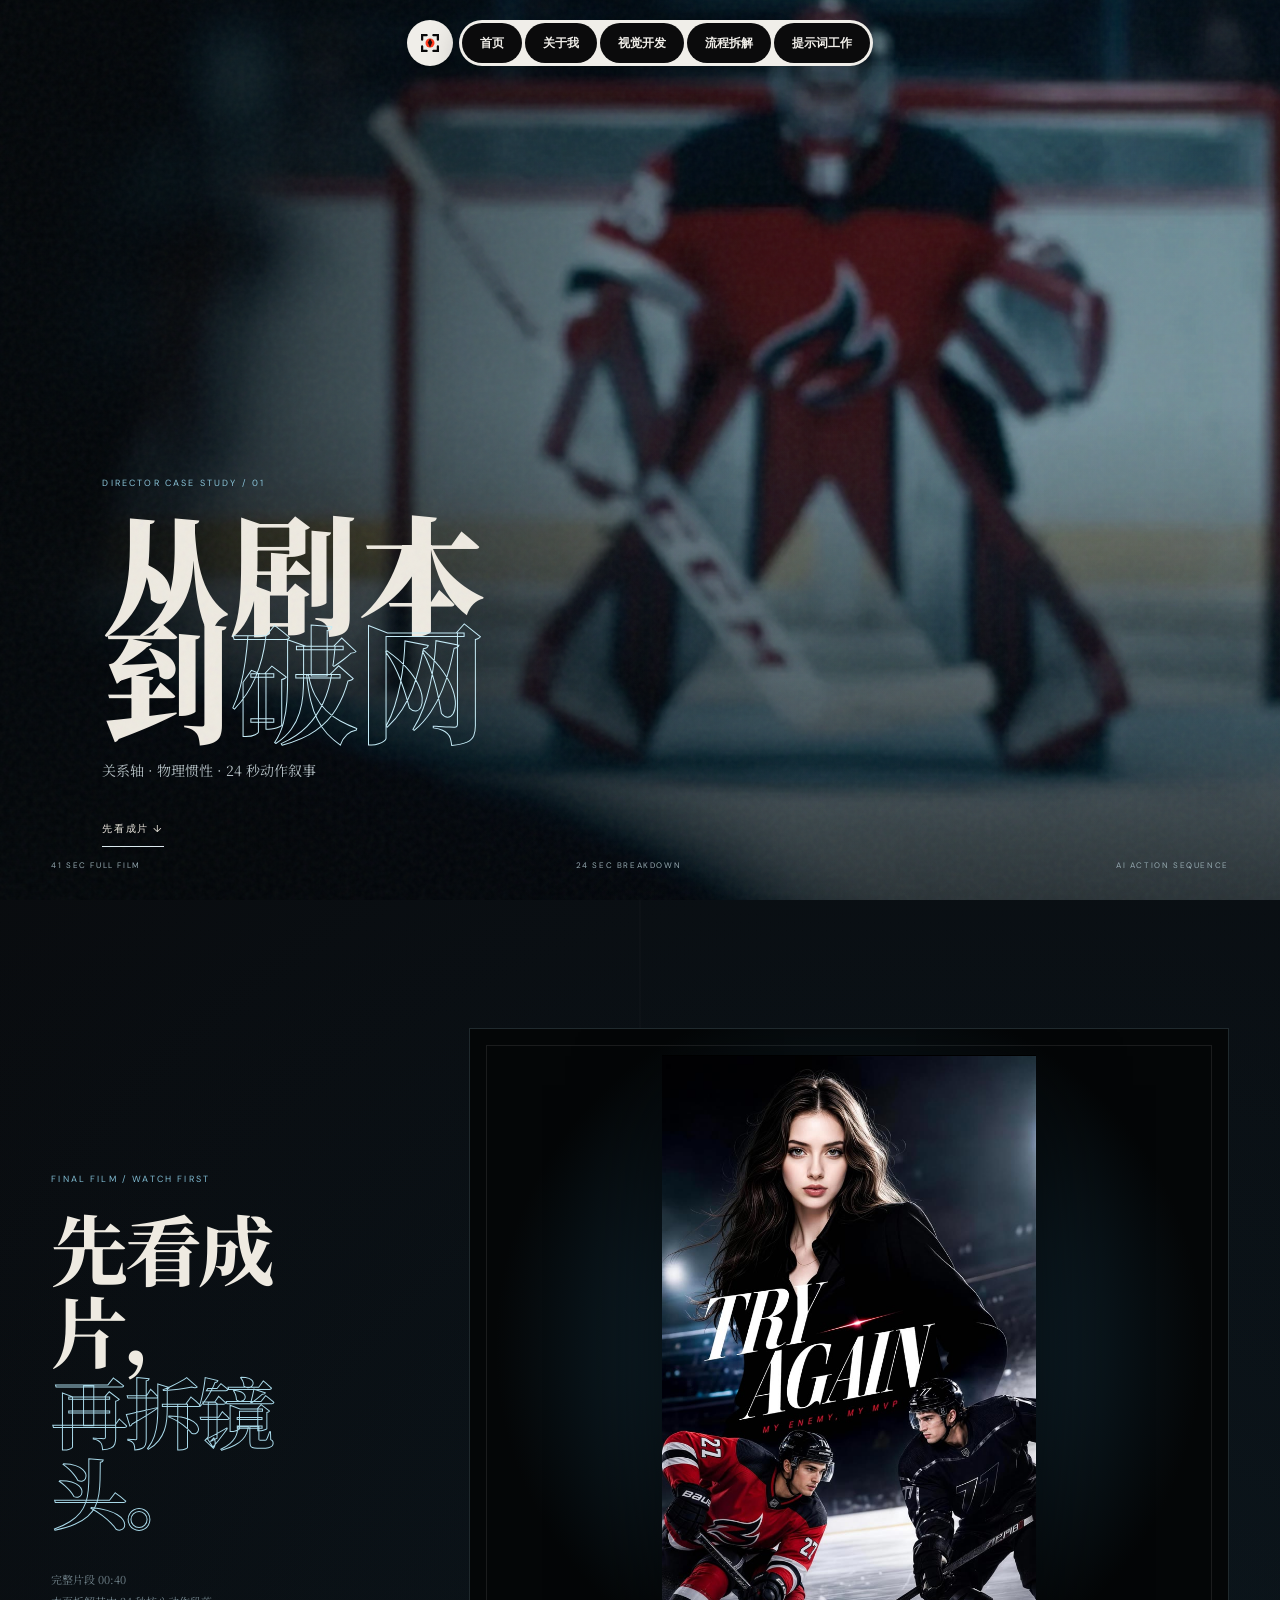
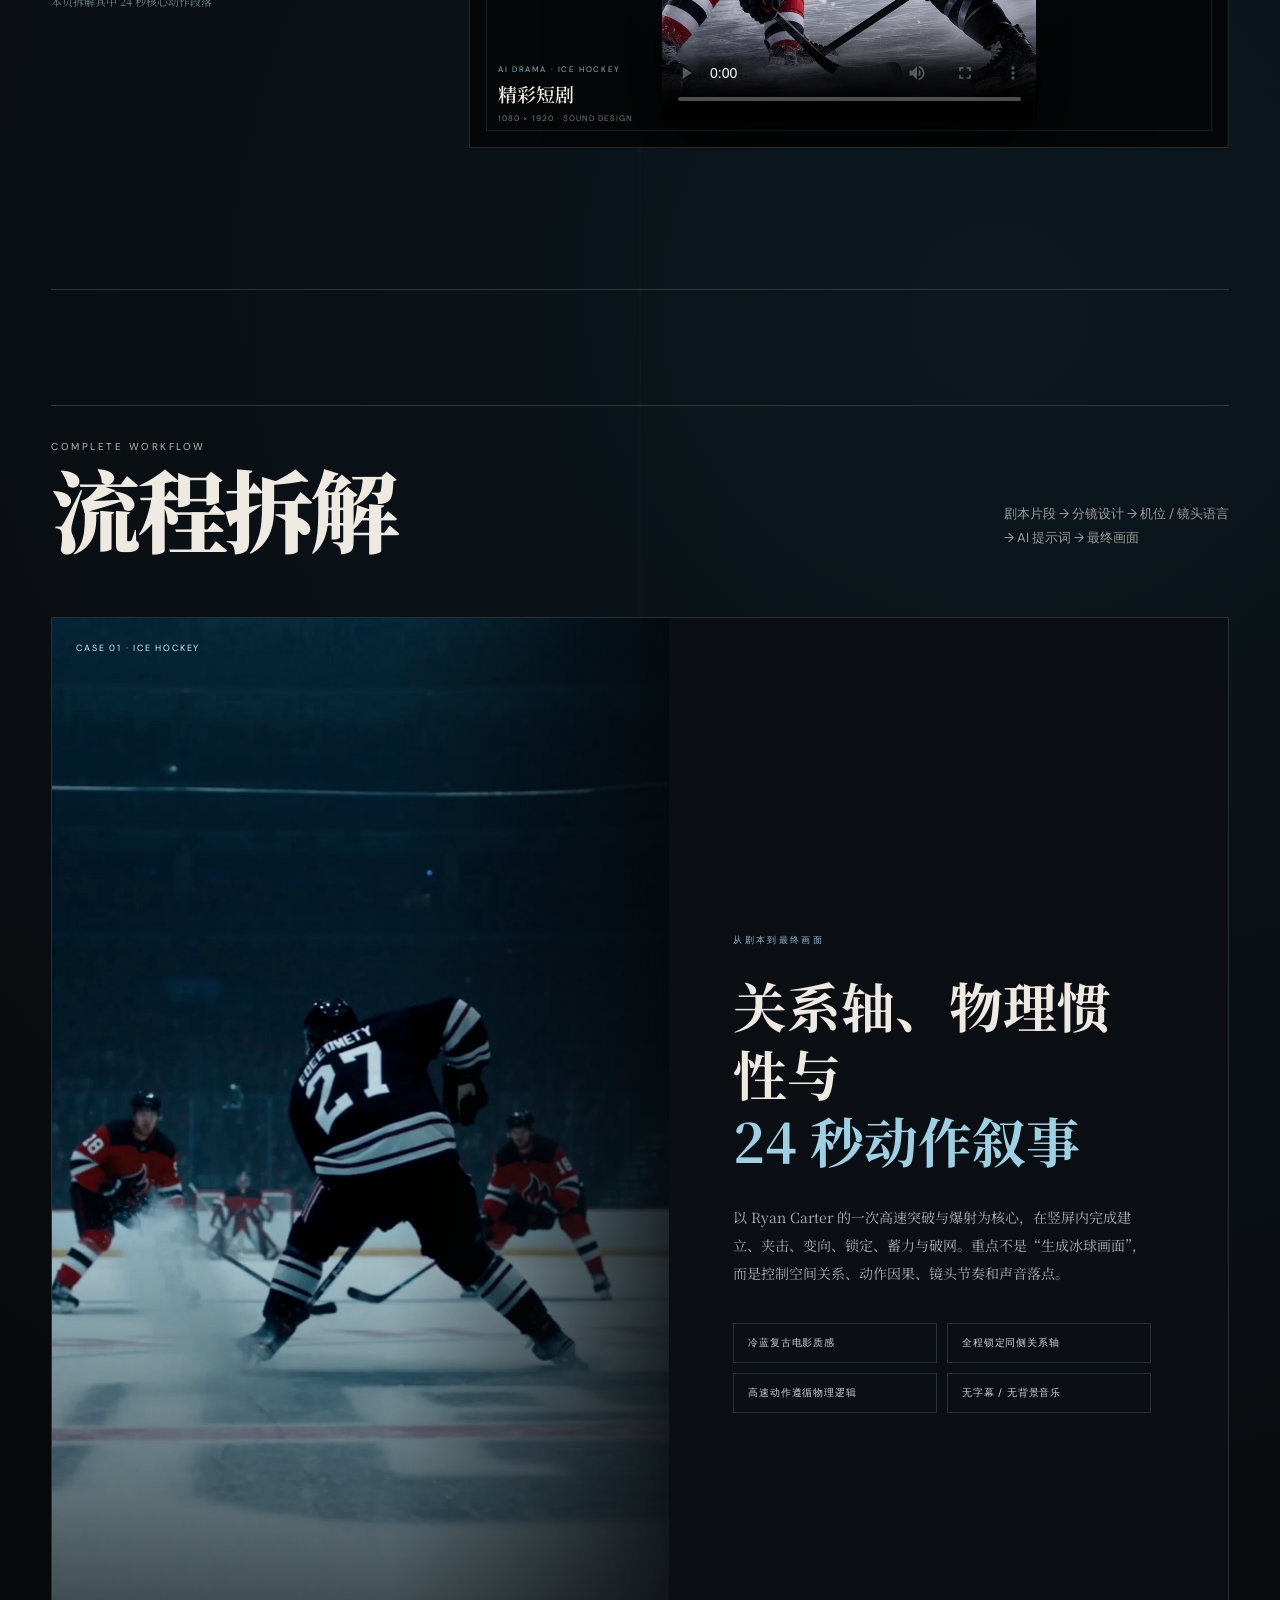
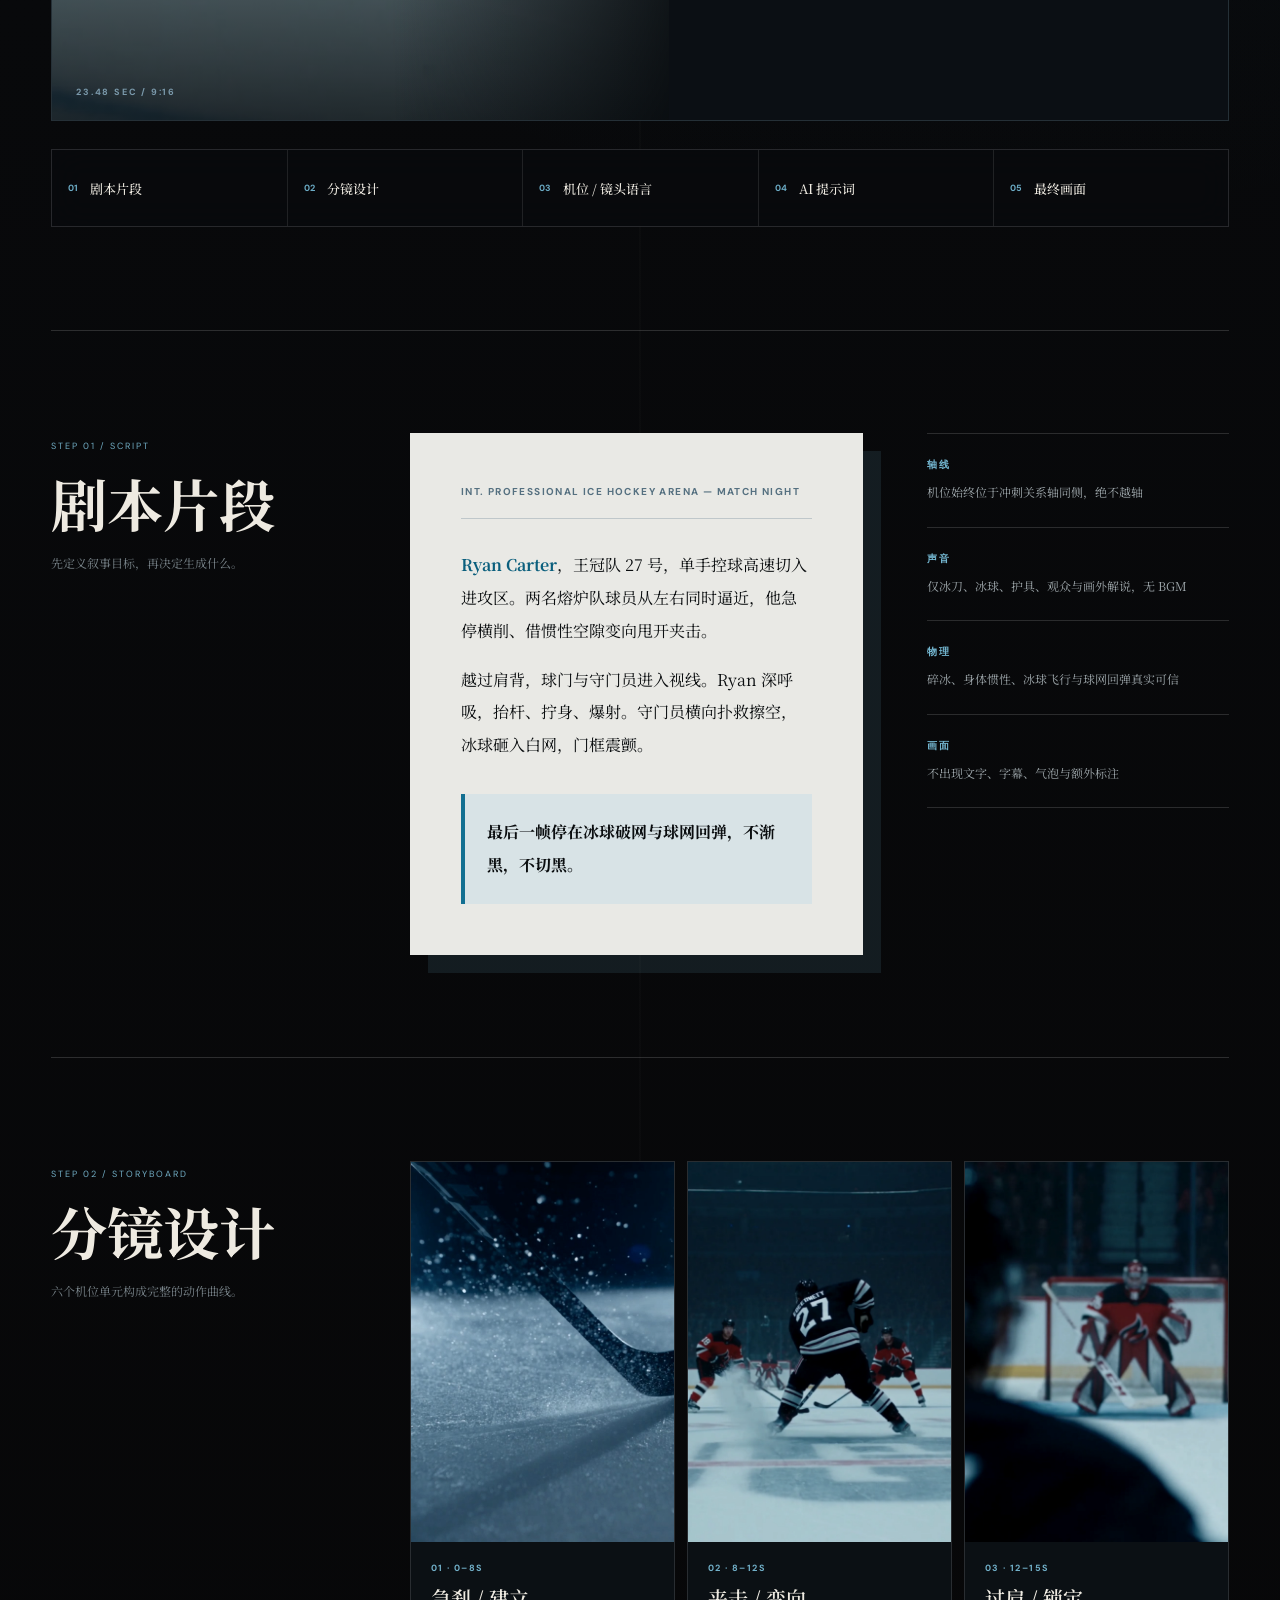
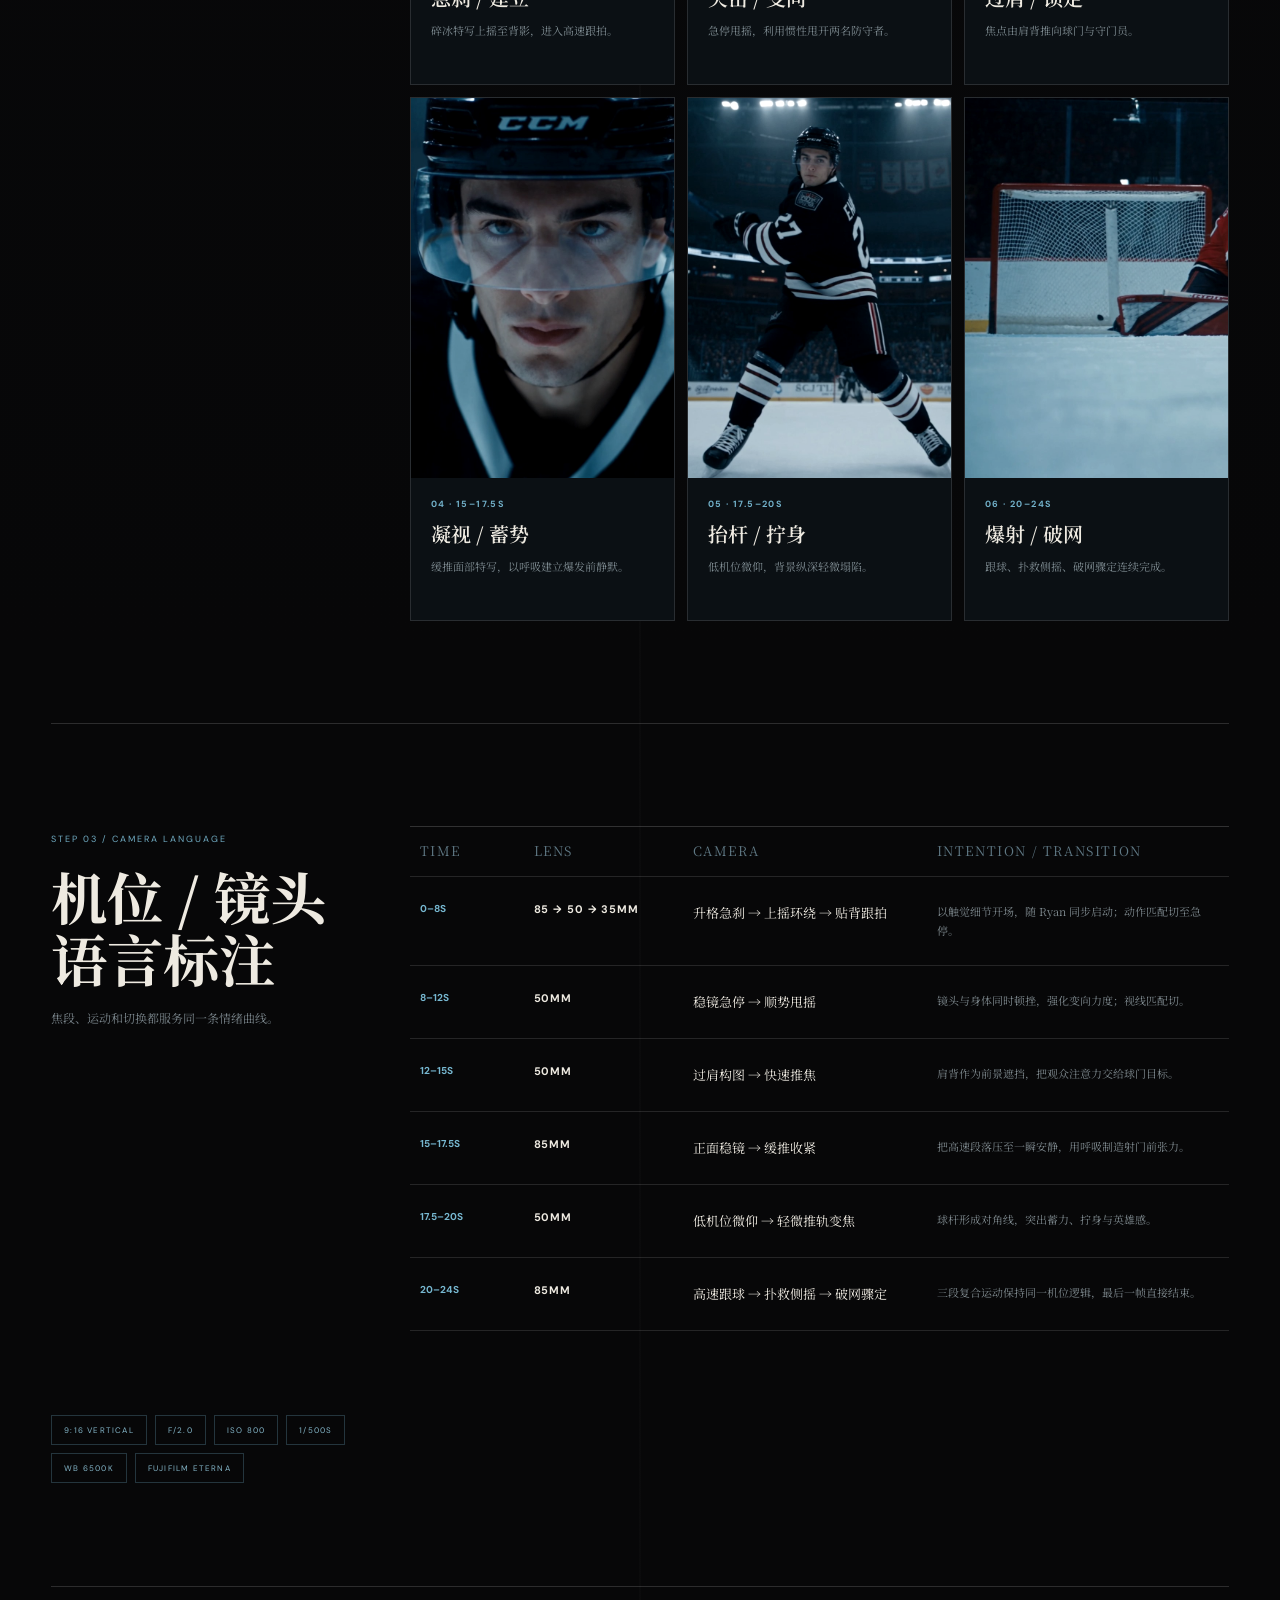
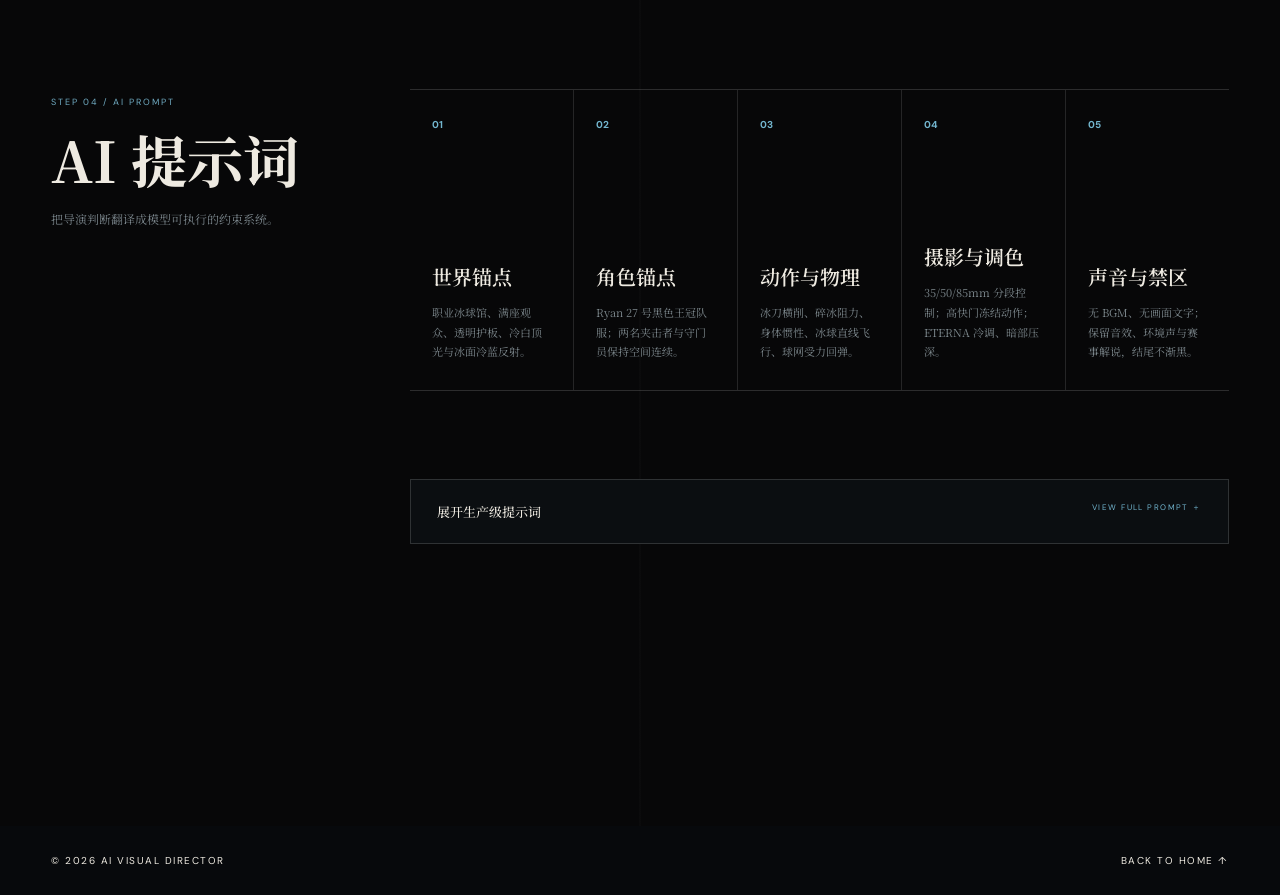
==== commit 27d760f7: "Replace featured hockey cut and motion posters" ====
--- a/process/index.html
+++ b/process/index.html
@@ -32,7 +32,7 @@
 
     <section class="director-case">
       <article id="case-film" class="case-lead-film reveal">
-        <header><p>FINAL FILM / WATCH FIRST</p><h2>先看成片，<br><span>再拆镜头。</span></h2><small>完整片段 00:41<br>本页拆解其中 24 秒核心动作段落</small></header>
+          <header><p>FINAL FILM / WATCH FIRST</p><h2>先看成片，<br><span>再拆镜头。</span></h2><small>完整片段 00:40<br>本页拆解其中 24 秒核心动作段落</small></header>
         <div class="case-lead-film__screen">
           <video src="../assets/videos/drama-highlight.mp4" poster="../assets/videos/drama-highlight-poster.jpg" controls playsinline preload="metadata"></video>
           <div><span>AI DRAMA · ICE HOCKEY</span><b>精彩短剧</b><small>1080 × 1920 · SOUND DESIGN</small></div>
